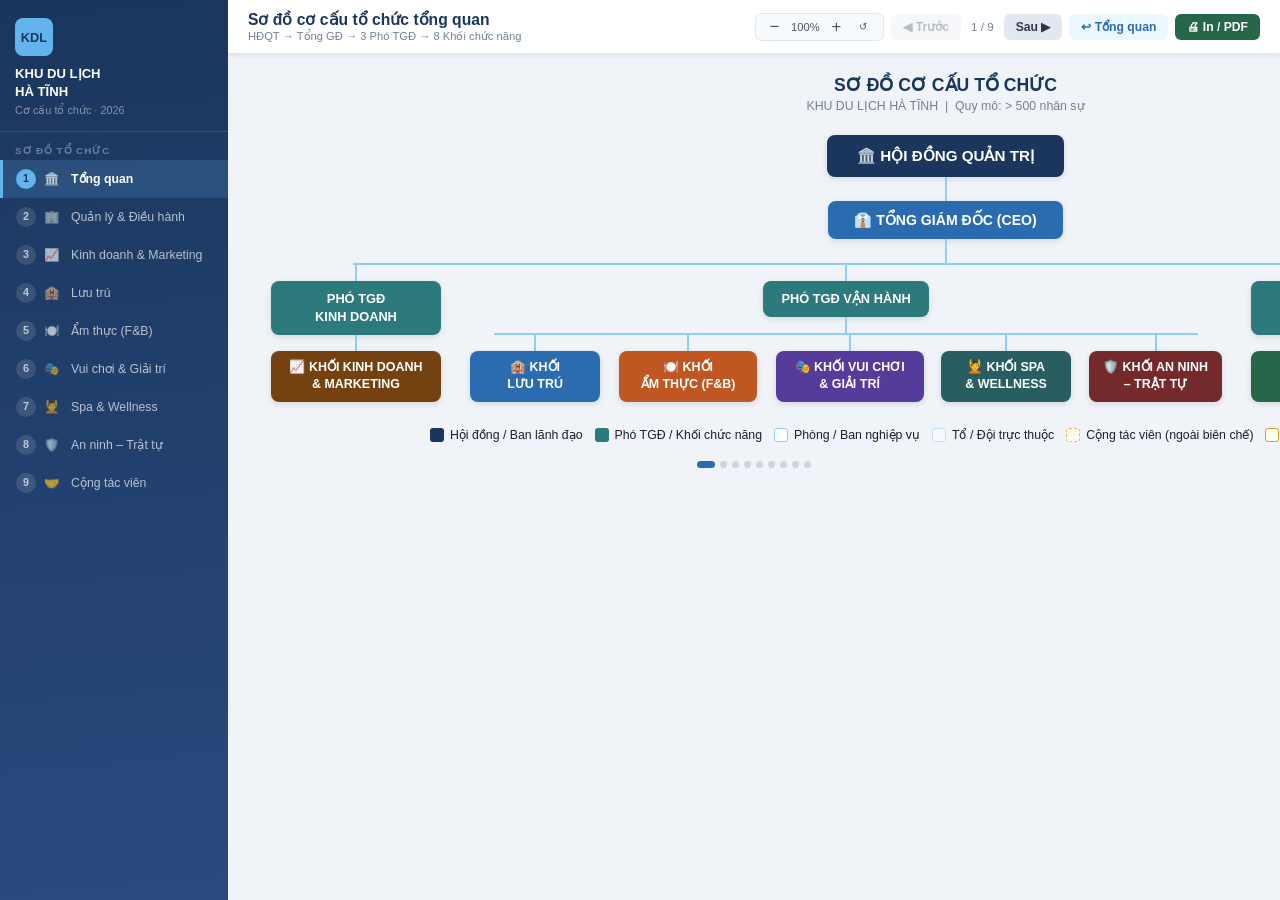
==== charts_html/index.html @ dd4abdee "first" ====
<!DOCTYPE html>
<html lang="vi">
<head>
  <meta charset="UTF-8"/>
  <title>Cơ Cấu Tổ Chức – KDL Hà Tĩnh</title>
  <style>
    /* ── RESET ── */
    *{box-sizing:border-box;margin:0;padding:0}
    body{font-family:'Segoe UI',Tahoma,Geneva,Verdana,sans-serif;display:flex;height:100vh;background:#f0f4f8;color:#1a202c;overflow:hidden}

    /* ══════════════════════════════════════════
       SIDEBAR
    ══════════════════════════════════════════ */
    .sidebar{width:228px;min-width:228px;background:linear-gradient(175deg,#1a365d 0%,#2a4a7f 100%);color:#fff;display:flex;flex-direction:column;overflow-y:auto}
    .brand{padding:18px 15px 14px;border-bottom:1px solid rgba(255,255,255,.12)}
    .brand-logo{width:38px;height:38px;background:#63b3ed;border-radius:8px;font-weight:900;font-size:.8rem;display:flex;align-items:center;justify-content:center;color:#1a365d;margin-bottom:9px}
    .brand-name{font-size:.82rem;font-weight:700;line-height:1.4}
    .brand-sub{font-size:.68rem;color:rgba(255,255,255,.45);margin-top:2px}
    .nav-label{font-size:.62rem;font-weight:700;letter-spacing:.09em;color:rgba(255,255,255,.35);padding:13px 15px 4px;text-transform:uppercase}
    .nav-item{display:flex;align-items:center;gap:8px;padding:9px 13px;cursor:pointer;font-size:.77rem;color:rgba(255,255,255,.68);border-left:3px solid transparent;transition:all .14s;line-height:1.3}
    .nav-item:hover{background:rgba(255,255,255,.07);color:#fff}
    .nav-item.active{background:rgba(99,179,237,.18);border-left-color:#63b3ed;color:#fff;font-weight:600}
    .nav-num{min-width:20px;height:20px;background:rgba(255,255,255,.12);border-radius:50%;font-size:.67rem;font-weight:700;display:flex;align-items:center;justify-content:center;flex-shrink:0}
    .nav-item.active .nav-num{background:#63b3ed;color:#1a365d}

    /* ══════════════════════════════════════════
       MAIN LAYOUT
    ══════════════════════════════════════════ */
    .main{flex:1;display:flex;flex-direction:column;overflow:hidden;min-width:0}
    .topbar{background:#fff;padding:10px 20px;display:flex;align-items:center;justify-content:space-between;gap:16px;box-shadow:0 2px 6px rgba(0,0,0,.09);flex-shrink:0}
    .topbar-info{min-width:0}
    .topbar-title{font-size:.98rem;font-weight:700;color:#1a365d;white-space:nowrap;overflow:hidden;text-overflow:ellipsis}
    .topbar-sub{font-size:.7rem;color:#718096;margin-top:1px}
    .topbar-ctrl{display:flex;align-items:center;gap:7px;flex-shrink:0}
    .btn{padding:6px 12px;border:none;border-radius:6px;cursor:pointer;font-size:.76rem;font-weight:600;transition:background .13s}
    .btn:disabled{opacity:.32;cursor:not-allowed}
    .btn-nav{background:#e2e8f0;color:#2d3748}
    .btn-nav:not(:disabled):hover{background:#cbd5e0}
    .btn-print{background:#276749;color:#fff}
    .btn-print:hover{background:#22543d}
    .btn-home{background:#ebf8ff;color:#2b6cb0}
    .btn-home:hover{background:#bee3f8}
    .zoom-group{display:flex;align-items:center;gap:3px;background:#f7fafc;border:1px solid #e2e8f0;border-radius:6px;padding:2px 7px}
    .zbtn{width:22px;height:22px;background:none;border:none;cursor:pointer;font-size:1.05rem;color:#4a5568;border-radius:4px;display:flex;align-items:center;justify-content:center}
    .zbtn:hover{background:#e2e8f0}
    .zlabel{font-size:.7rem;color:#4a5568;width:34px;text-align:center}
    .counter{font-size:.73rem;color:#718096;padding:0 3px;white-space:nowrap}

    .content{flex:1;overflow:auto;padding:22px 28px 14px}
    .zoom-wrap{transform-origin:top left;transition:transform .2s;display:inline-block;min-width:100%}
    .slide{display:none}
    .slide.active{display:block}

    .dot-nav{display:flex;justify-content:center;gap:5px;padding:7px 0 2px}
    .dot{width:7px;height:7px;background:#cbd5e0;border-radius:50%;cursor:pointer;transition:all .14s}
    .dot.active{background:#2b6cb0;width:18px;border-radius:4px}

    /* ══════════════════════════════════════════
       TREE COMPONENTS  (= so_do_co_cau_to_chuc.html)
    ══════════════════════════════════════════ */
    .tree{display:flex;flex-direction:column;align-items:center;padding-bottom:8px}

    .box{border-radius:8px;padding:10px 18px;text-align:center;font-size:.82rem;font-weight:600;white-space:nowrap;box-shadow:0 2px 6px rgba(0,0,0,.12)}

    /* levels */
    .lvl-hdqt {background:#1a365d;color:#fff;font-size:.95rem;padding:12px 30px}
    .lvl-bgd  {background:#2b6cb0;color:#fff;font-size:.88rem;padding:11px 26px}
    .lvl-ptgd {background:#2c7a7b;color:#fff;font-size:.8rem;padding:9px 18px;line-height:1.4;white-space:normal;text-align:center}
    .lvl-khoi {background:#2c7a7b;color:#fff;font-size:.78rem;padding:8px 14px;line-height:1.4;white-space:normal;text-align:center}
    .lvl-phong{background:#fff;color:#2d3748;border:1.5px solid #90cdf4;font-size:.8rem;white-space:normal;line-height:1.35;text-align:center}
    .lvl-to   {background:#f7fafc;color:#4a5568;border:1px solid #bee3f8;font-weight:500;font-size:.76rem;white-space:normal;text-align:center}
    .lvl-ctv  {background:#fffaf0;color:#744210;border:1.5px dashed #f6ad55;white-space:normal;line-height:1.35;text-align:center}
    .lvl-ctv-to{background:#fff;color:#744210;border:1px dashed #f6ad55;font-weight:500;font-size:.76rem;white-space:normal;text-align:center}
    .lvl-nghe {background:#fffff0;color:#744210;border:1.5px solid #d69e2e;font-weight:700;white-space:normal;line-height:1.35;text-align:center}

    /* connectors */
    .vl{width:2px;background:#90cdf4;margin:0 auto}
    .vl-sm{height:16px}
    .vl-md{height:24px}

    /* branch layout */
    .branch-wrap{position:relative;display:flex;justify-content:center}
    .branch-inner{display:flex;align-items:flex-start;gap:0;padding-top:2px}
    .hbar{position:absolute;top:0;height:2px;background:#90cdf4}
    .bc{display:flex;flex-direction:column;align-items:center;padding:0 7px}
    .sub-list{display:flex;flex-direction:column;align-items:center;gap:4px;margin-top:4px;width:100%}

    /* badge */
    .badge{display:inline-block;font-size:.62rem;background:#fed7aa;color:#7b341e;border-radius:4px;padding:1px 5px;margin-left:4px;vertical-align:middle}

    /* legend */
    .legend{display:flex;flex-wrap:wrap;gap:12px;justify-content:center;margin-top:26px;font-size:.77rem;padding-bottom:4px}
    .legend-item{display:flex;align-items:center;gap:6px}
    .ld{width:14px;height:14px;border-radius:3px;flex-shrink:0}

    /* slide title (inside chart) */
    .slide-head{text-align:center;margin-bottom:22px}
    .slide-head h2{font-size:1.1rem;font-weight:700;color:#1a365d}
    .slide-head p{font-size:.77rem;color:#718096;margin-top:3px}

    /* ══ CLICK PANEL ══════════════════════════════════════════════════════ */
    .lvl-to[onclick],.lvl-ctv-to[onclick]{cursor:pointer;transition:background .15s,transform .12s,box-shadow .15s}
    .lvl-to[onclick]:hover{background:#dbeafe!important;transform:translateY(-2px);box-shadow:0 4px 10px rgba(43,108,176,.18)}
    .lvl-ctv-to[onclick]:hover{background:#fef3c7!important;transform:translateY(-2px);box-shadow:0 4px 10px rgba(246,173,85,.2)}

    #detail-panel{position:fixed;top:0;right:-370px;width:340px;height:100vh;background:#fff;box-shadow:-4px 0 24px rgba(0,0,0,.18);z-index:9999;display:flex;flex-direction:column;transition:right .28s cubic-bezier(.4,0,.2,1);overflow:hidden}
    #detail-panel.open{right:0}
    #dp-header{padding:16px 16px 12px;color:#fff;position:relative;flex-shrink:0}
    #dp-close{position:absolute;top:10px;right:12px;background:rgba(255,255,255,.22);border:none;color:#fff;width:26px;height:26px;border-radius:50%;font-size:1.1rem;cursor:pointer;display:flex;align-items:center;justify-content:center;line-height:1}
    #dp-close:hover{background:rgba(255,255,255,.4)}
    #dp-name{font-size:.95rem;font-weight:700;line-height:1.35;padding-right:30px}
    #dp-parent{font-size:.7rem;opacity:.8;margin-top:3px}
    #dp-body{flex:1;overflow-y:auto;padding:14px 16px 20px}
    .dp-section{margin-bottom:14px}
    .dp-label{font-size:.62rem;font-weight:700;letter-spacing:.08em;text-transform:uppercase;color:#718096;margin-bottom:6px}
    .dp-leader{display:flex;align-items:center;gap:10px;background:#f7fafc;border-radius:8px;padding:10px 12px}
    .dp-avatar{width:34px;height:34px;border-radius:50%;display:flex;align-items:center;justify-content:center;font-size:1.1rem;flex-shrink:0}
    .dp-leader-info{min-width:0}
    .dp-leader-title{font-size:.78rem;font-weight:700;color:#2d3748}
    .dp-leader-count{font-size:.68rem;color:#718096;margin-top:1px}
    .dp-shift{display:inline-flex;align-items:center;gap:6px;background:#ebf8ff;color:#2b6cb0;border-radius:6px;padding:6px 12px;font-size:.76rem;font-weight:600}
    .dp-shift-time{font-size:.68rem;color:#4a5568;margin-top:4px}
    .dp-role-row{display:flex;justify-content:space-between;align-items:center;padding:5px 0;border-bottom:1px solid #f0f4f8;font-size:.76rem;color:#4a5568}
    .dp-role-row:last-child{border-bottom:none}
    .dp-count{background:#e2e8f0;color:#2d3748;border-radius:10px;padding:1px 8px;font-size:.68rem;font-weight:700}
    .dp-total{background:#1a365d;color:#fff;border-radius:8px;padding:10px 14px;display:flex;justify-content:space-between;align-items:center}
    .dp-total-label{font-size:.78rem;font-weight:600}
    .dp-total-num{font-size:1.3rem;font-weight:800}
    #dp-overlay{display:none;position:fixed;inset:0;z-index:9998;background:rgba(0,0,0,.25)}
    #dp-overlay.open{display:block}

    @media print{
      .sidebar,.topbar,.dot-nav{display:none!important}
      body{display:block;height:auto;overflow:visible}
      .main{display:block}
      .content{padding:12px;overflow:visible}
      .zoom-wrap{transform:none!important;display:block}
      .slide{display:block!important;page-break-after:always}
    }
  </style>
</head>
<body>

<!-- ══ DETAIL PANEL ═══════════════════════════════════════════════════ -->
<div id="dp-overlay" onclick="closePanel()"></div>
<div id="detail-panel">
  <div id="dp-header">
    <button id="dp-close" onclick="closePanel()">✕</button>
    <div id="dp-name"></div>
    <div id="dp-parent"></div>
  </div>
  <div id="dp-body">
    <div class="dp-section" id="dp-sec-leader">
      <div class="dp-label">Người đứng đầu</div>
      <div class="dp-leader">
        <div class="dp-avatar" id="dp-avatar">👤</div>
        <div class="dp-leader-info">
          <div class="dp-leader-title" id="dp-leader-title"></div>
          <div class="dp-leader-count" id="dp-deputy"></div>
        </div>
      </div>
    </div>
    <div class="dp-section">
      <div class="dp-label">Ca làm việc</div>
      <div class="dp-shift" id="dp-shift-badge"></div>
      <div class="dp-shift-time" id="dp-shift-time"></div>
    </div>
    <div class="dp-section" id="dp-sec-roles">
      <div class="dp-label">Cơ cấu nhân sự</div>
      <div id="dp-roles"></div>
    </div>
    <div class="dp-total">
      <span class="dp-total-label">Tổng quân số</span>
      <span class="dp-total-num" id="dp-total"></span>
    </div>
    <div class="dp-section" id="dp-note-wrap" style="margin-top:12px;display:none">
      <div class="dp-label">Ghi chú</div>
      <div id="dp-note" style="font-size:.74rem;color:#718096;line-height:1.55"></div>
    </div>
  </div>
</div>

<!-- ══ SIDEBAR ══════════════════════════════════════════════════════════ -->
<nav class="sidebar">
  <div class="brand">
    <div class="brand-logo">KDL</div>
    <div class="brand-name">KHU DU LỊCH<br/>HÀ TĨNH</div>
    <div class="brand-sub">Cơ cấu tổ chức · 2026</div>
  </div>
  <div class="nav-label">Sơ đồ tổ chức</div>
  <div id="nav-list"></div>
</nav>

<!-- ══ MAIN ═════════════════════════════════════════════════════════════ -->
<div class="main">

  <div class="topbar">
    <div class="topbar-info">
      <div id="slide-title" class="topbar-title"></div>
      <div id="slide-sub"   class="topbar-sub"></div>
    </div>
    <div class="topbar-ctrl">
      <div class="zoom-group">
        <button class="zbtn" onclick="dz(-0.15)">−</button>
        <span class="zlabel" id="zlabel">100%</span>
        <button class="zbtn" onclick="dz(+0.15)">+</button>
        <button class="zbtn" onclick="rz()" style="font-size:.6rem;width:26px">↺</button>
      </div>
      <button class="btn btn-nav"   id="btn-prev" onclick="nav(-1)">◀ Trước</button>
      <span   class="counter"       id="counter">1 / 9</span>
      <button class="btn btn-nav"   id="btn-next" onclick="nav(+1)">Sau ▶</button>
      <button class="btn btn-home"  onclick="goTo(0)">↩ Tổng quan</button>
      <button class="btn btn-print" onclick="window.print()">🖨 In / PDF</button>
    </div>
  </div>

  <div class="content">
    <div class="zoom-wrap" id="zwrap">

      <!-- ══════════════════════════════════════════
           SLIDE 0 – TỔNG QUAN
      ══════════════════════════════════════════ -->
      <div id="slide-0" class="slide active">
        <div class="slide-head">
          <h2>SƠ ĐỒ CƠ CẤU TỔ CHỨC</h2>
          <p>KHU DU LỊCH HÀ TĨNH &nbsp;|&nbsp; Quy mô: &gt; 500 nhân sự</p>
        </div>
        <div class="tree">

          <div class="box lvl-hdqt">🏛️ HỘI ĐỒNG QUẢN TRỊ</div>
          <div class="vl vl-md"></div>
          <div class="box lvl-bgd">👔 TỔNG GIÁM ĐỐC (CEO)</div>
          <div class="vl vl-md"></div>

          <!-- 4 cột cấp Phó TGĐ -->
          <div class="branch-wrap">
            <div class="hbar" style="left:7%;right:7%"></div>
            <div class="branch-inner">

              <!-- PTGD1 -->
              <div class="bc" style="min-width:200px">
                <div class="vl vl-sm"></div>
                <div class="box lvl-ptgd" style="min-width:170px">PHÓ TGĐ<br/>KINH DOANH</div>
                <div class="vl vl-sm"></div>
                <div class="box lvl-khoi" style="background:#744210;min-width:170px">📈 KHỐI KINH DOANH<br/>&amp; MARKETING</div>
              </div>

              <!-- PTGD2 + 5 khối vận hành -->
              <div class="bc" style="min-width:770px">
                <div class="vl vl-sm"></div>
                <div class="box lvl-ptgd">PHÓ TGĐ VẬN HÀNH</div>
                <div class="vl vl-sm"></div>
                <div class="branch-wrap" style="width:100%">
                  <div class="hbar" style="left:4%;right:4%"></div>
                  <div class="branch-inner">
                    <div class="bc" style="min-width:148px"><div class="vl vl-sm"></div><div class="box lvl-khoi" style="background:#2b6cb0;min-width:130px">🏨 KHỐI<br/>LƯU TRÚ</div></div>
                    <div class="bc" style="min-width:158px"><div class="vl vl-sm"></div><div class="box lvl-khoi" style="background:#c05621;min-width:138px">🍽️ KHỐI<br/>ẨM THỰC (F&amp;B)</div></div>
                    <div class="bc" style="min-width:165px"><div class="vl vl-sm"></div><div class="box lvl-khoi" style="background:#553c9a;min-width:148px">🎭 KHỐI VUI CHƠI<br/>&amp; GIẢI TRÍ</div></div>
                    <div class="bc" style="min-width:148px"><div class="vl vl-sm"></div><div class="box lvl-khoi" style="background:#285e61;min-width:130px">💆 KHỐI SPA<br/>&amp; WELLNESS</div></div>
                    <div class="bc" style="min-width:151px"><div class="vl vl-sm"></div><div class="box lvl-khoi" style="background:#742a2a;min-width:133px">🛡️ KHỐI AN NINH<br/>– TRẬT TỰ</div></div>
                  </div>
                </div>
              </div>

              <!-- PTGD3 -->
              <div class="bc" style="min-width:210px">
                <div class="vl vl-sm"></div>
                <div class="box lvl-ptgd" style="min-width:180px">PHÓ TGĐ NHÂN SỰ<br/>&amp; HỖ TRỢ</div>
                <div class="vl vl-sm"></div>
                <div class="box lvl-khoi" style="background:#276749;min-width:180px">🏢 KHỐI QUẢN LÝ<br/>&amp; ĐIỀU HÀNH</div>
              </div>

              <!-- CTV -->
              <div class="bc" style="min-width:185px">
                <div class="vl vl-sm"></div>
                <div class="box lvl-ctv" style="font-weight:700;min-width:158px">🤝 KHỐI<br/>CỘNG TÁC VIÊN<span class="badge">CTV</span></div>
              </div>

            </div>
          </div>

          <!-- LEGEND -->
          <div class="legend">
            <div class="legend-item"><div class="ld" style="background:#1a365d"></div><span>Hội đồng / Ban lãnh đạo</span></div>
            <div class="legend-item"><div class="ld" style="background:#2c7a7b"></div><span>Phó TGĐ / Khối chức năng</span></div>
            <div class="legend-item"><div class="ld" style="background:#fff;border:1.5px solid #90cdf4"></div><span>Phòng / Ban nghiệp vụ</span></div>
            <div class="legend-item"><div class="ld" style="background:#f7fafc;border:1px solid #bee3f8"></div><span>Tổ / Đội trực thuộc</span></div>
            <div class="legend-item"><div class="ld" style="background:#fffaf0;border:1.5px dashed #f6ad55"></div><span>Cộng tác viên (ngoài biên chế)</span></div>
            <div class="legend-item"><div class="ld" style="background:#fffff0;border:1.5px solid #d69e2e"></div><span><span class="badge">Đặc thù HT</span> Nghệ thuật Hà Tĩnh</span></div>
          </div>
        </div>
      </div><!-- /slide-0 -->

      <!-- ══════════════════════════════════════════
           SLIDE 1 – KHỐI QUẢN LÝ & ĐIỀU HÀNH
      ══════════════════════════════════════════ -->
      <div id="slide-1" class="slide">
        <div class="slide-head"><h2>🏢 KHỐI QUẢN LÝ &amp; ĐIỀU HÀNH</h2><p>Phó TGĐ Nhân sự &amp; Hỗ trợ phụ trách</p></div>
        <div class="tree">
          <div class="box lvl-khoi" style="background:#276749;font-size:.9rem;padding:11px 28px">🏢 KHỐI QUẢN LÝ &amp; ĐIỀU HÀNH</div>
          <div class="vl vl-md"></div>
          <div class="branch-wrap">
            <div class="hbar" style="left:11%;right:11%"></div>
            <div class="branch-inner">

              <div class="bc" style="min-width:195px">
                <div class="vl vl-sm"></div>
                <div class="box lvl-phong" style="min-width:172px">P. Hành chính – Nhân sự</div>
                <div class="vl vl-sm"></div>
                <div class="sub-list">
                  <div class="box lvl-to" style="width:172px" onclick="showTo('ql-tuyen-dung')">Tổ Tuyển dụng</div>
                  <div class="box lvl-to" style="width:172px" onclick="showTo('ql-luong-bhxh')">Tổ Lương – BHXH – Phúc lợi</div>
                  <div class="box lvl-to" style="width:172px" onclick="showTo('ql-dao-tao')">Tổ Đào tạo &amp; Phát triển NS</div>
                  <div class="box lvl-to" style="width:172px" onclick="showTo('ql-hanh-chinh')">Tổ Hành chính – Văn thư</div>
                </div>
              </div>

              <div class="bc" style="min-width:195px">
                <div class="vl vl-sm"></div>
                <div class="box lvl-phong" style="min-width:172px">P. Tài chính – Kế toán</div>
                <div class="vl vl-sm"></div>
                <div class="sub-list">
                  <div class="box lvl-to" style="width:172px" onclick="showTo('ql-ke-toan-th')">Tổ Kế toán tổng hợp</div>
                  <div class="box lvl-to" style="width:172px" onclick="showTo('ql-ke-toan-cp')">Tổ Kế toán chi phí – Thu chi</div>
                  <div class="box lvl-to" style="width:172px" onclick="showTo('ql-ngan-quy')">Tổ Ngân quỹ &amp; Thanh toán</div>
                </div>
              </div>

              <div class="bc" style="min-width:195px">
                <div class="vl vl-sm"></div>
                <div class="box lvl-phong" style="min-width:172px">P. Pháp chế – Tuân thủ</div>
                <div class="vl vl-sm"></div>
                <div class="sub-list">
                  <div class="box lvl-to" style="width:172px" onclick="showTo('ql-phap-che')">Chuyên viên Pháp chế</div>
                  <div class="box lvl-to" style="width:172px" onclick="showTo('ql-kiem-soat')">Chuyên viên Kiểm soát nội bộ</div>
                </div>
              </div>

              <div class="bc" style="min-width:195px">
                <div class="vl vl-sm"></div>
                <div class="box lvl-phong" style="min-width:172px">P. Công nghệ thông tin</div>
                <div class="vl vl-sm"></div>
                <div class="sub-list">
                  <div class="box lvl-to" style="width:172px" onclick="showTo('ql-ha-tang')">Tổ Hạ tầng &amp; Hệ thống</div>
                  <div class="box lvl-to" style="width:172px" onclick="showTo('ql-phan-mem')">Tổ Phần mềm &amp; Dữ liệu (PMS/ERP)</div>
                </div>
              </div>

            </div>
          </div>
        </div>
      </div><!-- /slide-1 -->

      <!-- ══════════════════════════════════════════
           SLIDE 2 – KHỐI KINH DOANH & MARKETING
      ══════════════════════════════════════════ -->
      <div id="slide-2" class="slide">
        <div class="slide-head"><h2>📈 KHỐI KINH DOANH &amp; MARKETING</h2><p>Phó TGĐ Kinh doanh phụ trách</p></div>
        <div class="tree">
          <div class="box lvl-khoi" style="background:#744210;font-size:.9rem;padding:11px 28px">📈 KHỐI KINH DOANH &amp; MARKETING</div>
          <div class="vl vl-md"></div>
          <div class="branch-wrap">
            <div class="hbar" style="left:11%;right:11%"></div>
            <div class="branch-inner">

              <div class="bc" style="min-width:200px">
                <div class="vl vl-sm"></div>
                <div class="box lvl-phong" style="min-width:178px">P. Kinh doanh – Bán hàng</div>
                <div class="vl vl-sm"></div>
                <div class="sub-list">
                  <div class="box lvl-to" style="width:178px" onclick="showTo('kd-noi-dia')">Tổ Kinh doanh nội địa</div>
                  <div class="box lvl-to" style="width:178px" onclick="showTo('kd-quoc-te')">Tổ Kinh doanh quốc tế &amp; MICE</div>
                  <div class="box lvl-to" style="width:178px" onclick="showTo('kd-doi-tac')">Tổ Đối tác – OTA – Đại lý</div>
                </div>
              </div>

              <div class="bc" style="min-width:205px">
                <div class="vl vl-sm"></div>
                <div class="box lvl-phong" style="min-width:182px">P. Marketing &amp; Truyền thông</div>
                <div class="vl vl-sm"></div>
                <div class="sub-list">
                  <div class="box lvl-to" style="width:182px" onclick="showTo('kd-noi-dung')">Tổ Nội dung &amp; Mạng xã hội</div>
                  <div class="box lvl-to" style="width:182px" onclick="showTo('kd-thiet-ke')">Tổ Thiết kế – Truyền thông</div>
                  <div class="box lvl-to" style="width:182px" onclick="showTo('kd-pr-sk')">Tổ PR &amp; Sự kiện quảng bá</div>
                </div>
              </div>

              <div class="bc" style="min-width:200px">
                <div class="vl vl-sm"></div>
                <div class="box lvl-phong" style="min-width:178px">P. Quan hệ khách hàng (CRM)</div>
                <div class="vl vl-sm"></div>
                <div class="sub-list">
                  <div class="box lvl-to" style="width:178px" onclick="showTo('kd-cham-soc')">Tổ Chăm sóc khách hàng</div>
                  <div class="box lvl-to" style="width:178px" onclick="showTo('kd-loyalty')">Tổ Khách hàng thân thiết (Loyalty)</div>
                </div>
              </div>

              <div class="bc" style="min-width:205px">
                <div class="vl vl-sm"></div>
                <div class="box lvl-phong" style="min-width:182px">P. Đặt phòng &amp; Revenue</div>
                <div class="vl vl-sm"></div>
                <div class="sub-list">
                  <div class="box lvl-to" style="width:182px" onclick="showTo('kd-revenue')">Chuyên viên Revenue Manager</div>
                  <div class="box lvl-to" style="width:182px" onclick="showTo('kd-dat-phong')">Tổ Đặt phòng (Reservation)</div>
                </div>
              </div>

            </div>
          </div>
        </div>
      </div><!-- /slide-2 -->

      <!-- ══════════════════════════════════════════
           SLIDE 3 – KHỐI LƯU TRÚ
      ══════════════════════════════════════════ -->
      <div id="slide-3" class="slide">
        <div class="slide-head"><h2>🏨 KHỐI LƯU TRÚ</h2><p>Phó TGĐ Vận hành phụ trách</p></div>
        <div class="tree">
          <div class="box lvl-khoi" style="background:#2b6cb0;font-size:.9rem;padding:11px 28px">🏨 KHỐI LƯU TRÚ</div>
          <div class="vl vl-md"></div>
          <div class="branch-wrap">
            <div class="hbar" style="left:11%;right:11%"></div>
            <div class="branch-inner">

              <div class="bc" style="min-width:195px">
                <div class="vl vl-sm"></div>
                <div class="box lvl-phong" style="min-width:172px">Ban Lễ tân (Front Office)</div>
                <div class="vl vl-sm"></div>
                <div class="sub-list">
                  <div class="box lvl-to" style="width:172px" onclick="showTo('lt-reception')">Tổ Lễ tân chính (Reception)</div>
                  <div class="box lvl-to" style="width:172px" onclick="showTo('lt-concierge')">Tổ Concierge / Bell / Valet</div>
                  <div class="box lvl-to" style="width:172px" onclick="showTo('lt-gro')">Tổ Guest Relations (GRO)</div>
                </div>
              </div>

              <div class="bc" style="min-width:195px">
                <div class="vl vl-sm"></div>
                <div class="box lvl-phong" style="min-width:172px">Ban Buồng phòng (Housekeeping)</div>
                <div class="vl vl-sm"></div>
                <div class="sub-list">
                  <div class="box lvl-to" style="width:172px" onclick="showTo('lt-don-phong')">Tổ Dọn phòng – Tầng</div>
                  <div class="box lvl-to" style="width:172px" onclick="showTo('lt-laundry')">Tổ Giặt là – Laundry</div>
                  <div class="box lvl-to" style="width:172px" onclick="showTo('lt-kiem-phong')">Tổ Kiểm phòng – Mini-bar</div>
                </div>
              </div>

              <div class="bc" style="min-width:195px">
                <div class="vl vl-sm"></div>
                <div class="box lvl-phong" style="min-width:172px">Ban Bảo trì – Kỹ thuật</div>
                <div class="vl vl-sm"></div>
                <div class="sub-list">
                  <div class="box lvl-to" style="width:172px" onclick="showTo('lt-dien')">Tổ Điện – Điều hòa – Nước</div>
                  <div class="box lvl-to" style="width:172px" onclick="showTo('lt-co-khi')">Tổ Cơ khí – Xây dựng nhỏ</div>
                  <div class="box lvl-to" style="width:172px" onclick="showTo('lt-pccc')">Tổ Hệ thống PCCC</div>
                </div>
              </div>

              <div class="bc" style="min-width:195px">
                <div class="vl vl-sm"></div>
                <div class="box lvl-phong" style="min-width:172px">Ban Cảnh quan – Môi trường</div>
                <div class="vl vl-sm"></div>
                <div class="sub-list">
                  <div class="box lvl-to" style="width:172px" onclick="showTo('lt-cay-xanh')">Tổ Cây xanh – Vườn hoa</div>
                  <div class="box lvl-to" style="width:172px" onclick="showTo('lt-ve-sinh')">Tổ Vệ sinh môi trường</div>
                </div>
              </div>

            </div>
          </div>
        </div>
      </div><!-- /slide-3 -->

      <!-- ══════════════════════════════════════════
           SLIDE 4 – KHỐI ẨM THỰC (F&B)
      ══════════════════════════════════════════ -->
      <div id="slide-4" class="slide">
        <div class="slide-head"><h2>🍽️ KHỐI ẨM THỰC (F&amp;B)</h2><p>Phó TGĐ Vận hành phụ trách</p></div>
        <div class="tree">
          <div class="box lvl-khoi" style="background:#c05621;font-size:.9rem;padding:11px 28px">🍽️ KHỐI ẨM THỰC (F&amp;B)</div>
          <div class="vl vl-md"></div>
          <div class="branch-wrap">
            <div class="hbar" style="left:8%;right:8%"></div>
            <div class="branch-inner">

              <div class="bc" style="min-width:185px">
                <div class="vl vl-sm"></div>
                <div class="box lvl-phong" style="min-width:165px">Nhà hàng chính (All-Day)</div>
                <div class="vl vl-sm"></div>
                <div class="sub-list">
                  <div class="box lvl-to" style="width:165px" onclick="showTo('fb-phuc-vu-ban')">Tổ Phục vụ bàn (Waitstaff)</div>
                  <div class="box lvl-to" style="width:165px" onclick="showTo('fb-thu-ngan')">Tổ Thu ngân – Order</div>
                </div>
              </div>

              <div class="bc" style="min-width:190px">
                <div class="vl vl-sm"></div>
                <div class="box lvl-phong" style="min-width:168px">Nhà hàng đặc sản Hà Tĩnh</div>
                <div class="vl vl-sm"></div>
                <div class="sub-list">
                  <div class="box lvl-to" style="width:168px" onclick="showTo('fb-bep-dac-san')">Bếp đặc sản Hà Tĩnh</div>
                  <div class="box lvl-to" style="width:168px" onclick="showTo('fb-trinh-bay')">Tổ Trình bày &amp; Giới thiệu món</div>
                </div>
              </div>

              <div class="bc" style="min-width:180px">
                <div class="vl vl-sm"></div>
                <div class="box lvl-phong" style="min-width:160px">Bar – Café – Rooftop</div>
                <div class="vl vl-sm"></div>
                <div class="sub-list">
                  <div class="box lvl-to" style="width:160px" onclick="showTo('fb-bartender')">Bartender – Barista</div>
                  <div class="box lvl-to" style="width:160px" onclick="showTo('fb-bar-lounge')">Phục vụ Bar – Lounge</div>
                </div>
              </div>

              <div class="bc" style="min-width:195px">
                <div class="vl vl-sm"></div>
                <div class="box lvl-phong" style="min-width:172px">Bếp trung tâm &amp; Pastry</div>
                <div class="vl vl-sm"></div>
                <div class="sub-list">
                  <div class="box lvl-to" style="width:172px" onclick="showTo('fb-bep-nong')">Tổ Bếp nóng (Hot Kitchen)</div>
                  <div class="box lvl-to" style="width:172px" onclick="showTo('fb-bep-nguoi')">Tổ Bếp nguội (Cold Kitchen)</div>
                  <div class="box lvl-to" style="width:172px" onclick="showTo('fb-pastry')">Tổ Bánh – Pastry &amp; Bakery</div>
                  <div class="box lvl-to" style="width:172px" onclick="showTo('fb-kho')">Tổ Kho nguyên liệu</div>
                </div>
              </div>

              <div class="bc" style="min-width:185px">
                <div class="vl vl-sm"></div>
                <div class="box lvl-phong" style="min-width:165px">Tổ Tiệc &amp; Banquet</div>
                <div class="vl vl-sm"></div>
                <div class="sub-list">
                  <div class="box lvl-to" style="width:165px" onclick="showTo('fb-setup-tiec')">Tổ Setup tiệc – Décor bàn</div>
                  <div class="box lvl-to" style="width:165px" onclick="showTo('fb-banquet')">Tổ Phục vụ sự kiện – Banquet</div>
                </div>
              </div>

            </div>
          </div>
        </div>
      </div><!-- /slide-4 -->

      <!-- ══════════════════════════════════════════
           SLIDE 5 – KHỐI VUI CHƠI & GIẢI TRÍ
      ══════════════════════════════════════════ -->
      <div id="slide-5" class="slide">
        <div class="slide-head"><h2>🎭 KHỐI VUI CHƠI &amp; GIẢI TRÍ</h2><p>Phó TGĐ Vận hành phụ trách &nbsp;|&nbsp; <span style="color:#b7791f">★ Đặc thù văn hóa Hà Tĩnh</span></p></div>
        <div class="tree">
          <div class="box lvl-khoi" style="background:#553c9a;font-size:.9rem;padding:11px 28px">🎭 KHỐI VUI CHƠI &amp; GIẢI TRÍ</div>
          <div class="vl vl-md"></div>
          <div class="branch-wrap">
            <div class="hbar" style="left:11%;right:11%"></div>
            <div class="branch-inner">

              <div class="bc" style="min-width:200px">
                <div class="vl vl-sm"></div>
                <div class="box lvl-phong" style="min-width:178px">Trung tâm Thể thao – Outdoor</div>
                <div class="vl vl-sm"></div>
                <div class="sub-list">
                  <div class="box lvl-to" style="width:178px" onclick="showTo('vg-tt-nuoc')">Tổ Thể thao dưới nước</div>
                  <div class="box lvl-to" style="width:178px" onclick="showTo('vg-tt-bo')">Tổ Thể thao trên bờ</div>
                  <div class="box lvl-to" style="width:178px" onclick="showTo('vg-hlv')">Tổ HLV – Hướng dẫn thể thao</div>
                </div>
              </div>

              <div class="bc" style="min-width:195px">
                <div class="vl vl-sm"></div>
                <div class="box lvl-phong" style="min-width:172px">Khu Vui chơi – Công viên</div>
                <div class="vl vl-sm"></div>
                <div class="sub-list">
                  <div class="box lvl-to" style="width:172px" onclick="showTo('vg-tro-choi')">Tổ Vận hành trò chơi – Khu trẻ em</div>
                  <div class="box lvl-to" style="width:172px" onclick="showTo('vg-an-toan')">Tổ An toàn khu vui chơi</div>
                </div>
              </div>

              <div class="bc" style="min-width:195px">
                <div class="vl vl-sm"></div>
                <div class="box lvl-phong" style="min-width:172px">Tổ chức Sự kiện &amp; MICE</div>
                <div class="vl vl-sm"></div>
                <div class="sub-list">
                  <div class="box lvl-to" style="width:172px" onclick="showTo('vg-ke-hoach')">Tổ Kế hoạch &amp; Điều phối sự kiện</div>
                  <div class="box lvl-to" style="width:172px" onclick="showTo('vg-am-thanh')">Tổ Âm thanh – Ánh sáng – Sân khấu</div>
                  <div class="box lvl-to" style="width:172px" onclick="showTo('vg-le-tan-sk')">Tổ Lễ tân sự kiện – MC</div>
                </div>
              </div>

              <!-- Đặc thù HT -->
              <div class="bc" style="min-width:205px">
                <div class="vl vl-sm"></div>
                <div class="box lvl-nghe" style="min-width:182px">🎵 Đội Nghệ thuật Dân gian<span class="badge">Đặc thù HT</span></div>
                <div class="vl vl-sm"></div>
                <div class="sub-list">
                  <div class="box lvl-to" style="width:182px;border-color:#d69e2e" onclick="showTo('vg-hat-vi-dam')">Hát Ví Dặm Nghệ Tĩnh (UNESCO)</div>
                  <div class="box lvl-to" style="width:182px;border-color:#d69e2e" onclick="showTo('vg-mua-dan-gian')">Múa dân gian – Nhạc cụ truyền thống</div>
                  <div class="box lvl-to" style="width:182px;border-color:#d69e2e" onclick="showTo('vg-bieu-dien')">Biểu diễn lễ hội – Tái hiện văn hóa</div>
                  <div class="box lvl-to" style="width:182px;border-color:#d69e2e" onclick="showTo('vg-phuc-trang')">Tổ Phục trang – Đạo cụ dân gian</div>
                </div>
              </div>

            </div>
          </div>
        </div>
      </div><!-- /slide-5 -->

      <!-- ══════════════════════════════════════════
           SLIDE 6 – KHỐI SPA & WELLNESS
      ══════════════════════════════════════════ -->
      <div id="slide-6" class="slide">
        <div class="slide-head"><h2>💆 KHỐI SPA &amp; WELLNESS</h2><p>Phó TGĐ Vận hành phụ trách</p></div>
        <div class="tree">
          <div class="box lvl-khoi" style="background:#285e61;font-size:.9rem;padding:11px 28px">💆 KHỐI SPA &amp; WELLNESS</div>
          <div class="vl vl-md"></div>
          <div class="branch-wrap">
            <div class="hbar" style="left:11%;right:11%"></div>
            <div class="branch-inner">

              <div class="bc" style="min-width:200px">
                <div class="vl vl-sm"></div>
                <div class="box lvl-phong" style="min-width:178px;border-color:#81e6d9">Spa – Massage – Trị liệu</div>
                <div class="vl vl-sm"></div>
                <div class="sub-list">
                  <div class="box lvl-to" style="width:178px;border-color:#9ae6b4" onclick="showTo('sw-massage')">Tổ Massage trị liệu – Thư giãn</div>
                  <div class="box lvl-to" style="width:178px;border-color:#9ae6b4" onclick="showTo('sw-cham-soc-da')">Tổ Chăm sóc da – Beauty</div>
                  <div class="box lvl-to" style="width:178px;border-color:#9ae6b4" onclick="showTo('sw-xong-hoi')">Tổ Xông hơi – Tắm thảo dược</div>
                  <div class="box lvl-to" style="width:178px;border-color:#9ae6b4" onclick="showTo('sw-le-tan-spa')">Tổ Lễ tân &amp; Tư vấn Spa</div>
                </div>
              </div>

              <div class="bc" style="min-width:195px">
                <div class="vl vl-sm"></div>
                <div class="box lvl-phong" style="min-width:172px;border-color:#81e6d9">Gym – Yoga – Fitness</div>
                <div class="vl vl-sm"></div>
                <div class="sub-list">
                  <div class="box lvl-to" style="width:172px;border-color:#9ae6b4" onclick="showTo('sw-hlv-gym')">Huấn luyện viên PT – Gym</div>
                  <div class="box lvl-to" style="width:172px;border-color:#9ae6b4" onclick="showTo('sw-yoga')">Giáo viên Yoga – Thiền</div>
                  <div class="box lvl-to" style="width:172px;border-color:#9ae6b4" onclick="showTo('sw-van-hanh-gym')">Tổ Vận hành thiết bị phòng tập</div>
                </div>
              </div>

              <div class="bc" style="min-width:195px">
                <div class="vl vl-sm"></div>
                <div class="box lvl-phong" style="min-width:172px;border-color:#81e6d9">Hồ bơi – Bãi biển</div>
                <div class="vl vl-sm"></div>
                <div class="sub-list">
                  <div class="box lvl-to" style="width:172px;border-color:#9ae6b4" onclick="showTo('sw-cuu-ho')">Tổ Cứu hộ – An toàn hồ bơi</div>
                  <div class="box lvl-to" style="width:172px;border-color:#9ae6b4" onclick="showTo('sw-beach')">Tổ Phục vụ bãi biển (Beach service)</div>
                  <div class="box lvl-to" style="width:172px;border-color:#9ae6b4" onclick="showTo('sw-ve-sinh-ho')">Tổ Vệ sinh – Bảo trì hồ</div>
                </div>
              </div>

              <div class="bc" style="min-width:195px">
                <div class="vl vl-sm"></div>
                <div class="box lvl-phong" style="min-width:172px;border-color:#81e6d9">Dịch vụ Chăm sóc sức khỏe</div>
                <div class="vl vl-sm"></div>
                <div class="sub-list">
                  <div class="box lvl-to" style="width:172px;border-color:#9ae6b4" onclick="showTo('sw-y-ta')">Y tá – Chuyên viên sơ cứu</div>
                  <div class="box lvl-to" style="width:172px;border-color:#9ae6b4" onclick="showTo('sw-dinh-duong')">Tư vấn dinh dưỡng &amp; sức khỏe</div>
                </div>
              </div>

            </div>
          </div>
        </div>
      </div><!-- /slide-6 -->

      <!-- ══════════════════════════════════════════
           SLIDE 7 – KHỐI AN NINH
      ══════════════════════════════════════════ -->
      <div id="slide-7" class="slide">
        <div class="slide-head"><h2>🛡️ KHỐI AN NINH – TRẬT TỰ</h2><p>Phó TGĐ Vận hành phụ trách</p></div>
        <div class="tree">
          <div class="box lvl-khoi" style="background:#742a2a;font-size:.9rem;padding:11px 28px">🛡️ KHỐI AN NINH – TRẬT TỰ</div>
          <div class="vl vl-md"></div>
          <div class="branch-wrap">
            <div class="hbar" style="left:11%;right:11%"></div>
            <div class="branch-inner">

              <div class="bc" style="min-width:200px">
                <div class="vl vl-sm"></div>
                <div class="box lvl-phong" style="min-width:178px;border-color:#feb2b2">Đội Bảo vệ – An ninh 24/7</div>
                <div class="vl vl-sm"></div>
                <div class="sub-list">
                  <div class="box lvl-to" style="width:178px;border-color:#fed7d7" onclick="showTo('an-truc-ngay')">Ca trực ngày – Đội tuần tra</div>
                  <div class="box lvl-to" style="width:178px;border-color:#fed7d7" onclick="showTo('an-truc-dem')">Ca trực đêm – Đội ứng trực</div>
                  <div class="box lvl-to" style="width:178px;border-color:#fed7d7" onclick="showTo('an-vip')">Bảo vệ chuyên trách khu VIP</div>
                </div>
              </div>

              <div class="bc" style="min-width:205px">
                <div class="vl vl-sm"></div>
                <div class="box lvl-phong" style="min-width:182px;border-color:#feb2b2">PCCC – An toàn lao động</div>
                <div class="vl vl-sm"></div>
                <div class="sub-list">
                  <div class="box lvl-to" style="width:182px;border-color:#fed7d7" onclick="showTo('an-pccc')">Đội PCCC – Chữa cháy</div>
                  <div class="box lvl-to" style="width:182px;border-color:#fed7d7" onclick="showTo('an-hse')">Chuyên viên An toàn lao động (HSE)</div>
                  <div class="box lvl-to" style="width:182px;border-color:#fed7d7" onclick="showTo('an-kiem-tra-pccc')">Tổ kiểm tra định kỳ thiết bị PCCC</div>
                </div>
              </div>

              <div class="bc" style="min-width:200px">
                <div class="vl vl-sm"></div>
                <div class="box lvl-phong" style="min-width:178px;border-color:#feb2b2">Kiểm soát ra vào (Access Control)</div>
                <div class="vl vl-sm"></div>
                <div class="sub-list">
                  <div class="box lvl-to" style="width:178px;border-color:#fed7d7" onclick="showTo('an-cong-chinh')">Tổ Kiểm soát cổng chính – Bãi xe</div>
                  <div class="box lvl-to" style="width:178px;border-color:#fed7d7" onclick="showTo('an-the-tu')">Tổ Thẻ từ – Hệ thống khóa phòng</div>
                </div>
              </div>

              <div class="bc" style="min-width:200px">
                <div class="vl vl-sm"></div>
                <div class="box lvl-phong" style="min-width:178px;border-color:#feb2b2">Camera &amp; Hệ thống giám sát</div>
                <div class="vl vl-sm"></div>
                <div class="sub-list">
                  <div class="box lvl-to" style="width:178px;border-color:#fed7d7" onclick="showTo('an-cctv')">Tổ Vận hành phòng điều khiển (CCTV)</div>
                  <div class="box lvl-to" style="width:178px;border-color:#fed7d7" onclick="showTo('an-ky-thuat')">Kỹ thuật viên hệ thống an ninh</div>
                </div>
              </div>

            </div>
          </div>
        </div>
      </div><!-- /slide-7 -->

      <!-- ══════════════════════════════════════════
           SLIDE 8 – KHỐI CỘNG TÁC VIÊN
      ══════════════════════════════════════════ -->
      <div id="slide-8" class="slide">
        <div class="slide-head"><h2>🤝 KHỐI CỘNG TÁC VIÊN</h2><p>Ban Tổng Giám đốc quản lý trực tiếp &nbsp;|&nbsp; Ngoài biên chế chính thức</p></div>
        <div class="tree">
          <div class="box lvl-ctv" style="font-size:.9rem;padding:11px 28px;font-weight:700">🤝 KHỐI CỘNG TÁC VIÊN <span class="badge">CTV</span></div>
          <div class="vl vl-md"></div>
          <div class="branch-wrap">
            <div class="hbar" style="left:11%;right:11%"></div>
            <div class="branch-inner">

              <div class="bc" style="min-width:200px">
                <div class="vl vl-sm"></div>
                <div class="box lvl-ctv" style="min-width:178px">Nghệ nhân &amp; Biểu diễn dân gian</div>
                <div class="vl vl-sm"></div>
                <div class="sub-list">
                  <div class="box lvl-ctv-to" style="width:178px" onclick="showTo('ctv-hat-vi-dam')">Nghệ nhân Hát Ví Dặm – Hát chèo</div>
                  <div class="box lvl-ctv-to" style="width:178px" onclick="showTo('ctv-nhac-cu')">Nghệ nhân nhạc cụ dân tộc</div>
                  <div class="box lvl-ctv-to" style="width:178px" onclick="showTo('ctv-thu-cong')">Nghệ nhân thủ công – Làng nghề HT</div>
                </div>
              </div>

              <div class="bc" style="min-width:200px">
                <div class="vl vl-sm"></div>
                <div class="box lvl-ctv" style="min-width:178px">Hướng dẫn viên – Tour địa phương</div>
                <div class="vl vl-sm"></div>
                <div class="sub-list">
                  <div class="box lvl-ctv-to" style="width:178px" onclick="showTo('ctv-hdv')">HDV du lịch có chứng chỉ</div>
                  <div class="box lvl-ctv-to" style="width:178px" onclick="showTo('ctv-tai-xe')">Tài xế – Xe đưa đón địa phương</div>
                  <div class="box lvl-ctv-to" style="width:178px" onclick="showTo('ctv-thuyet-minh')">Thuyết minh viên văn hóa – lịch sử</div>
                </div>
              </div>

              <div class="bc" style="min-width:205px">
                <div class="vl vl-sm"></div>
                <div class="box lvl-ctv" style="min-width:182px">Sáng tạo nội dung – Truyền thông</div>
                <div class="vl vl-sm"></div>
                <div class="sub-list">
                  <div class="box lvl-ctv-to" style="width:182px" onclick="showTo('ctv-nhiep-anh')">Nhiếp ảnh gia – Quay phim</div>
                  <div class="box lvl-ctv-to" style="width:182px" onclick="showTo('ctv-content')">Content Creator – Influencer địa phương</div>
                  <div class="box lvl-ctv-to" style="width:182px" onclick="showTo('ctv-bien-tap')">Biên tập viên – Copywriter</div>
                </div>
              </div>

              <div class="bc" style="min-width:200px">
                <div class="vl vl-sm"></div>
                <div class="box lvl-ctv" style="min-width:178px">CTV Thời vụ &amp; Chuyên gia</div>
                <div class="vl vl-sm"></div>
                <div class="sub-list">
                  <div class="box lvl-ctv-to" style="width:178px" onclick="showTo('ctv-le-hoi')">CTV lễ hội – Phục vụ sự kiện thời vụ</div>
                  <div class="box lvl-ctv-to" style="width:178px" onclick="showTo('ctv-chuyen-gia')">Chuyên gia tư vấn (Ẩm thực, Spa, KD)</div>
                  <div class="box lvl-ctv-to" style="width:178px" onclick="showTo('ctv-sinh-vien')">CTV sinh viên – Thực tập sinh</div>
                </div>
              </div>

            </div>
          </div>
        </div>
      </div><!-- /slide-8 -->

    </div><!-- /zoom-wrap -->
    <div class="dot-nav" id="dot-nav"></div>
  </div><!-- /content -->
</div><!-- /main -->

<script>
/* ─── DATA ─────────────────────────────────────────────────────────────── */
const SLIDES = [
  { nav:'Tổng quan',                icon:'🏛️', title:'Sơ đồ cơ cấu tổ chức tổng quan',         sub:'HĐQT → Tổng GĐ → 3 Phó TGĐ → 8 Khối chức năng' },
  { nav:'Quản lý & Điều hành',     icon:'🏢', title:'Khối Quản lý & Điều hành',               sub:'Hành chính – Nhân sự · Tài chính – Kế toán · Pháp chế · IT' },
  { nav:'Kinh doanh & Marketing',  icon:'📈', title:'Khối Kinh doanh & Marketing',             sub:'Sales · Marketing & PR · CRM · Đặt phòng & Revenue' },
  { nav:'Lưu trú',                 icon:'🏨', title:'Khối Lưu trú',                            sub:'Lễ tân · Buồng phòng · Bảo trì kỹ thuật · Cảnh quan' },
  { nav:'Ẩm thực (F&B)',           icon:'🍽️', title:'Khối Ẩm thực (F&B)',                      sub:'Nhà hàng · Đặc sản Hà Tĩnh · Bar-Café · Bếp trung tâm · Tiệc & Banquet' },
  { nav:'Vui chơi & Giải trí',     icon:'🎭', title:'Khối Vui chơi & Giải trí',               sub:'Thể thao · Khu vui chơi · Sự kiện MICE · Đội Nghệ thuật Dân gian (đặc thù HT)' },
  { nav:'Spa & Wellness',          icon:'💆', title:'Khối Spa & Wellness',                     sub:'Spa – Massage · Gym – Yoga · Hồ bơi · Chăm sóc sức khỏe' },
  { nav:'An ninh – Trật tự',       icon:'🛡️', title:'Khối An ninh – Trật tự',                  sub:'Bảo vệ 24/7 · PCCC · Access Control · Camera giám sát' },
  { nav:'Cộng tác viên',           icon:'🤝', title:'Khối Cộng tác viên',                      sub:'Nghệ nhân dân gian · HDV địa phương · Content Creator · CTV thời vụ & Chuyên gia' },
];

/* ─── STATE ──────────────────────────────────────────────────────────── */
let cur=0, zl=1.0;

/* ─── ZOOM ───────────────────────────────────────────────────────────── */
function dz(d){ zl=Math.min(2.5,Math.max(0.35,+(zl+d).toFixed(2))); applyZoom(); }
function rz(){ zl=1.0; applyZoom(); }
function applyZoom(){
  document.getElementById('zwrap').style.transform=`scale(${zl})`;
  document.getElementById('zlabel').textContent=Math.round(zl*100)+'%';
}

/* ─── NAV ─────────────────────────────────────────────────────────────── */
function nav(d){ goTo(cur+d); }
function goTo(i){
  if(i<0||i>=SLIDES.length) return;
  document.getElementById('slide-'+cur).classList.remove('active');
  document.querySelectorAll('.nav-item')[cur].classList.remove('active');
  document.querySelectorAll('.dot')[cur].classList.remove('active');
  cur=i;
  document.getElementById('slide-'+cur).classList.add('active');
  document.querySelectorAll('.nav-item')[cur].classList.add('active');
  document.querySelectorAll('.dot')[cur].classList.add('active');
  document.getElementById('slide-title').textContent=SLIDES[cur].title;
  document.getElementById('slide-sub').textContent=SLIDES[cur].sub;
  document.getElementById('counter').textContent=(cur+1)+' / '+SLIDES.length;
  document.getElementById('btn-prev').disabled=(cur===0);
  document.getElementById('btn-next').disabled=(cur===SLIDES.length-1);
  document.querySelector('.content').scrollTop=0;
}

/* ─── BUILD SIDEBAR + DOTS ───────────────────────────────────────────── */
(function init(){
  const nl=document.getElementById('nav-list');
  const dn=document.getElementById('dot-nav');
  SLIDES.forEach((s,i)=>{
    const ni=document.createElement('div');
    ni.className='nav-item'+(i===0?' active':'');
    ni.innerHTML=`<span class="nav-num">${i+1}</span><span style="margin-right:4px">${s.icon}</span><span>${s.nav}</span>`;
    ni.onclick=()=>goTo(i);
    nl.appendChild(ni);
    const dot=document.createElement('div');
    dot.className='dot'+(i===0?' active':'');
    dot.title=s.nav; dot.onclick=()=>goTo(i);
    dn.appendChild(dot);
  });
  document.getElementById('slide-title').textContent=SLIDES[0].title;
  document.getElementById('slide-sub').textContent=SLIDES[0].sub;
  document.getElementById('btn-prev').disabled=true;
  document.getElementById('counter').textContent='1 / '+SLIDES.length;
})();

/* ─── TO_DATA ────────────────────────────────────────────────────────── */
/* ca: {label, time}  roles: [{t,n}]  deputy: string|null */
const TO_DATA = {
  /* ─ KHỐI QUẢN LÝ & ĐIỀU HÀNH ─ */
  'ql-tuyen-dung':{name:'Tổ Tuyển dụng',parent:'P. Hành chính – Nhân sự',color:'#276749',
    leader:{title:'Tổ trưởng – Chuyên viên Tuyển dụng cấp cao',n:1},deputy:'Tổ phó (kiêm chuyên viên HRBP)',
    ca:{label:'Hành chính',time:'07:30 – 17:00 · Thứ 2 – Thứ 7'},
    roles:[{t:'Chuyên viên tuyển dụng',n:2},{t:'Nhân viên quản lý hồ sơ',n:1}],total:4},
  'ql-luong-bhxh':{name:'Tổ Lương – BHXH – Phúc lợi',parent:'P. Hành chính – Nhân sự',color:'#276749',
    leader:{title:'Tổ trưởng – Chuyên viên C&B cấp cao',n:1},deputy:null,
    ca:{label:'Hành chính',time:'07:30 – 17:00 · Thứ 2 – Thứ 7'},
    roles:[{t:'Chuyên viên lương & BHXH',n:2},{t:'Nhân viên phúc lợi',n:1}],total:4},
  'ql-dao-tao':{name:'Tổ Đào tạo & Phát triển NS',parent:'P. Hành chính – Nhân sự',color:'#276749',
    leader:{title:'Tổ trưởng – Chuyên viên L&D',n:1},deputy:null,
    ca:{label:'Hành chính',time:'07:30 – 17:00 · Thứ 2 – Thứ 7'},
    roles:[{t:'Chuyên viên đào tạo nội bộ',n:2},{t:'Nhân viên quản lý tài liệu',n:1}],total:4},
  'ql-hanh-chinh':{name:'Tổ Hành chính – Văn thư',parent:'P. Hành chính – Nhân sự',color:'#276749',
    leader:{title:'Tổ trưởng – Chánh văn phòng',n:1},deputy:null,
    ca:{label:'Hành chính',time:'07:30 – 17:00 · Thứ 2 – Thứ 7'},
    roles:[{t:'Nhân viên văn thư – lưu trữ',n:2},{t:'Lễ tân văn phòng',n:1},{t:'Tạp vụ văn phòng',n:1}],total:5},
  'ql-ke-toan-th':{name:'Tổ Kế toán tổng hợp',parent:'P. Tài chính – Kế toán',color:'#276749',
    leader:{title:'Tổ trưởng – Kế toán tổng hợp',n:1},deputy:null,
    ca:{label:'Hành chính',time:'07:30 – 17:00 · Thứ 2 – Thứ 7'},
    roles:[{t:'Kế toán tổng hợp',n:2},{t:'Nhân viên báo cáo tài chính',n:1}],total:4},
  'ql-ke-toan-cp':{name:'Tổ Kế toán chi phí – Thu chi',parent:'P. Tài chính – Kế toán',color:'#276749',
    leader:{title:'Tổ trưởng – Kế toán chi phí',n:1},deputy:null,
    ca:{label:'Hành chính',time:'07:30 – 17:00 · Thứ 2 – Thứ 7'},
    roles:[{t:'Kế toán chi phí',n:2},{t:'Kế toán thu – chi',n:1}],total:4},
  'ql-ngan-quy':{name:'Tổ Ngân quỹ & Thanh toán',parent:'P. Tài chính – Kế toán',color:'#276749',
    leader:{title:'Tổ trưởng – Thủ quỹ trưởng',n:1},deputy:null,
    ca:{label:'Hành chính',time:'07:30 – 17:00 · Thứ 2 – Thứ 7'},
    roles:[{t:'Thủ quỹ',n:2},{t:'Nhân viên thanh toán quốc tế',n:1}],total:4},
  'ql-phap-che':{name:'Chuyên viên Pháp chế',parent:'P. Pháp chế – Tuân thủ',color:'#276749',
    leader:{title:'Trưởng nhóm Pháp chế',n:1},deputy:null,
    ca:{label:'Hành chính',time:'07:30 – 17:00 · Thứ 2 – Thứ 7'},
    roles:[{t:'Chuyên viên pháp chế cao cấp',n:1},{t:'Chuyên viên pháp chế',n:1}],total:3},
  'ql-kiem-soat':{name:'Chuyên viên Kiểm soát nội bộ',parent:'P. Pháp chế – Tuân thủ',color:'#276749',
    leader:{title:'Trưởng nhóm Kiểm soát nội bộ',n:1},deputy:null,
    ca:{label:'Hành chính',time:'07:30 – 17:00 · Thứ 2 – Thứ 7'},
    roles:[{t:'Kiểm soát viên nội bộ',n:2}],total:3},
  'ql-ha-tang':{name:'Tổ Hạ tầng & Hệ thống',parent:'P. Công nghệ thông tin',color:'#276749',
    leader:{title:'Tổ trưởng – System Admin',n:1},deputy:null,
    ca:{label:'Hành chính + trực',time:'Hành chính + trực on-call 24/7'},
    roles:[{t:'PMO – Quản lý dự án IT (cấp Phòng)',n:1},{t:'Kỹ sư hạ tầng / mạng / server',n:3}],total:5,
    note:'PMO là vị trí chung của cả P. CNTT, phối hợp cả 2 tổ. Không kiêm vận hành kỹ thuật.'},
  'ql-phan-mem':{name:'Tổ Phần mềm & Dữ liệu (PMS/ERP)',parent:'P. Công nghệ thông tin',color:'#276749',
    leader:{title:'Tổ trưởng – Lead Developer',n:1},deputy:'Tổ phó – Tech Lead / Architect',
    ca:{label:'Hành chính',time:'07:30 – 17:00 · Thứ 2 – Thứ 7'},
    roles:[{t:'Lập trình viên / Developer (PMS, ERP, App)',n:5},{t:'Chuyên viên dữ liệu / DBA',n:2}],total:8},

  /* ─ KHỐI KINH DOANH & MARKETING ─ */
  'kd-noi-dia':{name:'Tổ Kinh doanh nội địa',parent:'P. Kinh doanh – Bán hàng',color:'#744210',
    leader:{title:'Tổ trưởng – Sales Manager nội địa',n:1},deputy:'Tổ phó (Sales Supervisor)',
    ca:{label:'Hành chính',time:'07:30 – 17:00 · Thứ 2 – Thứ 7'},
    roles:[{t:'Nhân viên kinh doanh nội địa',n:4},{t:'Nhân viên hỗ trợ bán hàng',n:1}],total:6},
  'kd-quoc-te':{name:'Tổ Kinh doanh quốc tế & MICE',parent:'P. Kinh doanh – Bán hàng',color:'#744210',
    leader:{title:'Tổ trưởng – International Sales Manager',n:1},deputy:null,
    ca:{label:'Hành chính',time:'07:30 – 17:00 (linh hoạt múi giờ quốc tế)'},
    roles:[{t:'Sales Executive quốc tế',n:2},{t:'Chuyên viên MICE',n:2}],total:5},
  'kd-doi-tac':{name:'Tổ Đối tác – OTA – Đại lý',parent:'P. Kinh doanh – Bán hàng',color:'#744210',
    leader:{title:'Tổ trưởng – Partnership Manager',n:1},deputy:null,
    ca:{label:'Hành chính',time:'07:30 – 17:00 · Thứ 2 – Thứ 7'},
    roles:[{t:'Chuyên viên OTA (Booking, Agoda…)',n:2},{t:'Nhân viên quản lý đại lý',n:1}],total:4},
  'kd-noi-dung':{name:'Tổ Nội dung & Mạng xã hội',parent:'P. Marketing & Truyền thông',color:'#744210',
    leader:{title:'Tổ trưởng – Content Manager',n:1},deputy:null,
    ca:{label:'Hành chính',time:'07:30 – 17:00 · Thứ 2 – Thứ 7'},
    roles:[{t:'Content Writer / Creator',n:2},{t:'Social Media Executive',n:2}],total:5},
  'kd-thiet-ke':{name:'Tổ Thiết kế – Truyền thông',parent:'P. Marketing & Truyền thông',color:'#744210',
    leader:{title:'Tổ trưởng – Creative Director',n:1},deputy:null,
    ca:{label:'Hành chính',time:'07:30 – 17:00 · Thứ 2 – Thứ 7'},
    roles:[{t:'Graphic Designer',n:2},{t:'Nhân viên sản xuất video',n:1}],total:4},
  'kd-pr-sk':{name:'Tổ PR & Sự kiện quảng bá',parent:'P. Marketing & Truyền thông',color:'#744210',
    leader:{title:'Tổ trưởng – PR & Event Manager',n:1},deputy:null,
    ca:{label:'Theo lịch sự kiện',time:'Linh hoạt theo lịch sự kiện, cuối tuần'},
    roles:[{t:'Chuyên viên PR & báo chí',n:2},{t:'Nhân viên tổ chức sự kiện',n:2}],total:5},
  'kd-cham-soc':{name:'Tổ Chăm sóc khách hàng',parent:'P. Quan hệ khách hàng (CRM)',color:'#744210',
    leader:{title:'Tổ trưởng – CRM Manager',n:1},deputy:null,
    ca:{label:'2 phiên',time:'Phiên 1: 07:00–15:30 · Phiên 2: 13:30–22:00'},
    roles:[{t:'Chuyên viên CSKH (hotline)',n:3},{t:'Nhân viên xử lý khiếu nại',n:1}],total:5},
  'kd-loyalty':{name:'Tổ Khách hàng thân thiết (Loyalty)',parent:'P. Quan hệ khách hàng (CRM)',color:'#744210',
    leader:{title:'Tổ trưởng – Loyalty Manager',n:1},deputy:null,
    ca:{label:'Hành chính',time:'07:30 – 17:00 · Thứ 2 – Thứ 7'},
    roles:[{t:'Chuyên viên loyalty & thẻ thành viên',n:2}],total:3},
  'kd-revenue':{name:'Chuyên viên Revenue Manager',parent:'P. Đặt phòng & Revenue',color:'#744210',
    leader:{title:'Revenue Manager',n:1},deputy:null,
    ca:{label:'Hành chính',time:'07:30 – 17:00 · Thứ 2 – Thứ 7'},
    roles:[{t:'Revenue Analyst',n:1}],total:2},
  'kd-dat-phong':{name:'Tổ Đặt phòng (Reservation)',parent:'P. Đặt phòng & Revenue',color:'#744210',
    leader:{title:'Tổ trưởng – Reservation Supervisor',n:1},deputy:null,
    ca:{label:'2 phiên',time:'Phiên 1: 07:00–15:30 · Phiên 2: 13:30–22:00'},
    roles:[{t:'Nhân viên đặt phòng',n:3},{t:'Nhân viên hỗ trợ online',n:1}],total:5},

  /* ─ KHỐI LƯU TRÚ ─ */
  'lt-reception':{name:'Tổ Lễ tân chính (Reception)',parent:'Ban Lễ tân (Front Office)',color:'#2b6cb0',
    leader:{title:'Tổ trưởng – Front Office Supervisor',n:1},deputy:'Tổ phó ca (2 người)',
    ca:{label:'3 ca liên tục',time:'Ca 1: 06:00–14:00 · Ca 2: 14:00–22:00 · Ca 3: 22:00–06:00'},
    roles:[{t:'Lễ tân (Receptionist)',n:6},{t:'Nhân viên check-in / check-out',n:4}],total:11,
    note:'Hoạt động 24/7, luôn có ít nhất 2 lễ tân mỗi ca'},
  'lt-concierge':{name:'Tổ Concierge / Bell / Valet',parent:'Ban Lễ tân (Front Office)',color:'#2b6cb0',
    leader:{title:'Tổ trưởng – Concierge Manager',n:1},deputy:null,
    ca:{label:'2 phiên',time:'Phiên 1: 06:00–14:00 · Phiên 2: 14:00–22:00'},
    roles:[{t:'Concierge',n:2},{t:'Bellman',n:2},{t:'Valet Parking',n:2}],total:7},
  'lt-gro':{name:'Tổ Guest Relations (GRO)',parent:'Ban Lễ tân (Front Office)',color:'#2b6cb0',
    leader:{title:'Tổ trưởng – Guest Relations Manager',n:1},deputy:null,
    ca:{label:'Hành chính + trực',time:'Hành chính + trực cuối tuần theo lịch'},
    roles:[{t:'Guest Relations Officer (GRO)',n:3}],total:4},
  'lt-don-phong':{name:'Tổ Dọn phòng – Tầng',parent:'Ban Buồng phòng (Housekeeping)',color:'#2b6cb0',
    leader:{title:'Tổ trưởng – Housekeeping Supervisor',n:1},deputy:'Tổ phó / Floor Supervisor',
    ca:{label:'2 phiên',time:'Phiên sáng: 07:00–15:30 · Phiên chiều: 13:00–21:30'},
    roles:[{t:'Nhân viên dọn phòng (Room Attendant)',n:12},{t:'Nhân viên phụ (House Man)',n:4}],total:18,
    note:'Định mức: 1 nhân viên / 12–15 phòng / ca'},
  'lt-laundry':{name:'Tổ Giặt là – Laundry',parent:'Ban Buồng phòng (Housekeeping)',color:'#2b6cb0',
    leader:{title:'Tổ trưởng – Laundry Supervisor',n:1},deputy:null,
    ca:{label:'2 phiên',time:'Phiên sáng: 06:00–14:00 · Phiên chiều: 14:00–22:00'},
    roles:[{t:'Nhân viên giặt là',n:4},{t:'Nhân viên là đồ – đóng gói',n:2}],total:7},
  'lt-kiem-phong':{name:'Tổ Kiểm phòng – Mini-bar',parent:'Ban Buồng phòng (Housekeeping)',color:'#2b6cb0',
    leader:{title:'Tổ trưởng – Room Inspector',n:1},deputy:null,
    ca:{label:'Hành chính',time:'08:00 – 18:00 · Thứ 2 – Chủ nhật'},
    roles:[{t:'Kiểm phòng viên (Inspector)',n:2},{t:'Nhân viên mini-bar',n:2}],total:5},
  'lt-dien':{name:'Tổ Điện – Điều hòa – Nước',parent:'Ban Bảo trì – Kỹ thuật',color:'#2b6cb0',
    leader:{title:'Tổ trưởng – Kỹ sư trưởng M&E',n:1},deputy:'Tổ phó kỹ thuật',
    ca:{label:'3 ca liên tục',time:'Ca 1: 06:00–14:00 · Ca 2: 14:00–22:00 · Ca 3: 22:00–06:00'},
    roles:[{t:'Thợ điện – điều hòa',n:4},{t:'Thợ nước – vệ sinh công nghiệp',n:2}],total:8},
  'lt-co-khi':{name:'Tổ Cơ khí – Xây dựng nhỏ',parent:'Ban Bảo trì – Kỹ thuật',color:'#2b6cb0',
    leader:{title:'Tổ trưởng – Kỹ thuật viên cơ khí',n:1},deputy:null,
    ca:{label:'Hành chính',time:'07:00 – 17:00 · Thứ 2 – Thứ 7'},
    roles:[{t:'Thợ cơ khí',n:2},{t:'Thợ sơn – xây dựng nhỏ',n:2}],total:5},
  'lt-pccc':{name:'Tổ Hệ thống PCCC',parent:'Ban Bảo trì – Kỹ thuật',color:'#2b6cb0',
    leader:{title:'Tổ trưởng – Kỹ thuật viên PCCC',n:1},deputy:null,
    ca:{label:'Hành chính + kiểm tra định kỳ',time:'07:00–17:00 + kiểm tra định kỳ theo quy trình'},
    roles:[{t:'Kỹ thuật viên PCCC',n:2}],total:3},
  'lt-cay-xanh':{name:'Tổ Cây xanh – Vườn hoa',parent:'Ban Cảnh quan – Môi trường',color:'#2b6cb0',
    leader:{title:'Tổ trưởng – Giám sát cảnh quan',n:1},deputy:null,
    ca:{label:'Hành chính',time:'06:00 – 15:30 · Thứ 2 – Chủ nhật'},
    roles:[{t:'Công nhân cây xanh – vườn hoa',n:4},{t:'Nhân viên tưới tiêu – chăm sóc',n:2}],total:7},
  'lt-ve-sinh':{name:'Tổ Vệ sinh môi trường',parent:'Ban Cảnh quan – Môi trường',color:'#2b6cb0',
    leader:{title:'Tổ trưởng – Giám sát vệ sinh',n:1},deputy:null,
    ca:{label:'2 phiên',time:'Phiên sáng: 05:30–13:30 · Phiên chiều: 13:00–21:00'},
    roles:[{t:'Công nhân vệ sinh khu vực',n:6},{t:'Lái xe gom rác nội bộ',n:1}],total:8},

  /* ─ KHỐI ẨM THỰC F&B ─ */
  'fb-phuc-vu-ban':{name:'Tổ Phục vụ bàn (Waitstaff)',parent:'Nhà hàng chính (All-Day)',color:'#c05621',
    leader:{title:'Tổ trưởng – Captain Waiter',n:1},deputy:'Tổ phó ca',
    ca:{label:'3 ca liên tục',time:'Ca sáng: 06:00–14:30 · Ca chiều: 12:00–21:00 · Ca tối: 18:00–23:00'},
    roles:[{t:'Nhân viên phục vụ bàn (Waiter)',n:8},{t:'Nhân viên hỗ trợ (Runner)',n:3}],total:12},
  'fb-thu-ngan':{name:'Tổ Thu ngân – Order',parent:'Nhà hàng chính (All-Day)',color:'#c05621',
    leader:{title:'Tổ trưởng – Thu ngân trưởng',n:1},deputy:null,
    ca:{label:'2 phiên',time:'Phiên sáng: 06:30–15:00 · Phiên chiều: 14:00–23:00'},
    roles:[{t:'Thu ngân',n:2},{t:'Nhân viên order / POS',n:2}],total:5},
  'fb-bep-dac-san':{name:'Bếp đặc sản Hà Tĩnh',parent:'Nhà hàng đặc sản Hà Tĩnh',color:'#c05621',
    leader:{title:'Tổ trưởng – Bếp trưởng đặc sản HT',n:1},deputy:'Phó bếp trưởng',
    ca:{label:'2 phiên',time:'Phiên 1: 09:00–16:00 · Phiên 2: 15:00–22:30'},
    roles:[{t:'Đầu bếp đặc sản Hà Tĩnh',n:3},{t:'Phụ bếp',n:2}],total:7,
    note:'Chuyên các món: Kẹo cu đơ, cháo hàu, cá kho làng Trung Lương, bún bò Hà Tĩnh…'},
  'fb-trinh-bay':{name:'Tổ Trình bày & Giới thiệu món',parent:'Nhà hàng đặc sản Hà Tĩnh',color:'#c05621',
    leader:{title:'Tổ trưởng – Food Presenter',n:1},deputy:null,
    ca:{label:'Theo bữa ăn',time:'Bữa trưa: 10:30–14:30 · Bữa tối: 17:30–22:00'},
    roles:[{t:'Nhân viên trình bày – thuyết minh ẩm thực',n:2}],total:3},
  'fb-bartender':{name:'Bartender – Barista',parent:'Bar – Café – Rooftop',color:'#c05621',
    leader:{title:'Head Bartender / Head Barista',n:1},deputy:null,
    ca:{label:'2 phiên',time:'Phiên 1: 07:00–15:00 · Phiên 2: 15:00–23:00'},
    roles:[{t:'Bartender',n:2},{t:'Barista',n:2}],total:5},
  'fb-bar-lounge':{name:'Phục vụ Bar – Lounge',parent:'Bar – Café – Rooftop',color:'#c05621',
    leader:{title:'Tổ trưởng – Bar Supervisor',n:1},deputy:null,
    ca:{label:'2 phiên',time:'Phiên 1: 07:00–15:30 · Phiên 2: 15:00–23:00'},
    roles:[{t:'Nhân viên phục vụ bar',n:3},{t:'Nhân viên rooftop',n:2}],total:6},
  'fb-bep-nong':{name:'Tổ Bếp nóng (Hot Kitchen)',parent:'Bếp trung tâm & Pastry',color:'#c05621',
    leader:{title:'Bếp trưởng bếp nóng',n:1},deputy:'Phó bếp trưởng',
    ca:{label:'3 ca liên tục',time:'Ca 1: 05:30–13:30 · Ca 2: 11:30–20:00 · Ca 3: 18:00–02:00'},
    roles:[{t:'Đầu bếp chính (Chef de Partie)',n:3},{t:'Phụ bếp (Commis)',n:4}],total:9},
  'fb-bep-nguoi':{name:'Tổ Bếp nguội (Cold Kitchen)',parent:'Bếp trung tâm & Pastry',color:'#c05621',
    leader:{title:'Bếp trưởng bếp nguội (Garde Manger)',n:1},deputy:null,
    ca:{label:'2 phiên',time:'Ca 1: 06:00–14:00 · Ca 2: 13:00–21:00'},
    roles:[{t:'Đầu bếp bếp nguội',n:2},{t:'Phụ bếp',n:2}],total:5},
  'fb-pastry':{name:'Tổ Bánh – Pastry & Bakery',parent:'Bếp trung tâm & Pastry',color:'#c05621',
    leader:{title:'Bếp trưởng Pastry',n:1},deputy:null,
    ca:{label:'Hành chính + sáng sớm',time:'04:30–12:30 (bánh sáng) + 12:00–20:00 (bánh chiều)'},
    roles:[{t:'Thợ làm bánh (Pastry Chef)',n:2},{t:'Thợ bánh mì (Baker)',n:1},{t:'Phụ bếp',n:1}],total:5},
  'fb-kho':{name:'Tổ Kho nguyên liệu',parent:'Bếp trung tâm & Pastry',color:'#c05621',
    leader:{title:'Tổ trưởng – Thủ kho trưởng',n:1},deputy:null,
    ca:{label:'Hành chính',time:'06:30 – 17:00 · Thứ 2 – Chủ nhật'},
    roles:[{t:'Nhân viên kho – kiểm hàng',n:2},{t:'Nhân viên vận chuyển nội bộ',n:1}],total:4},
  'fb-setup-tiec':{name:'Tổ Setup tiệc – Décor bàn',parent:'Tổ Tiệc & Banquet',color:'#c05621',
    leader:{title:'Tổ trưởng – Banquet Setup Supervisor',n:1},deputy:null,
    ca:{label:'Theo lịch sự kiện',time:'Linh hoạt theo lịch tiệc & sự kiện'},
    roles:[{t:'Nhân viên setup bàn ghế',n:4},{t:'Nhân viên décor – trang trí',n:2}],total:7},
  'fb-banquet':{name:'Tổ Phục vụ sự kiện – Banquet',parent:'Tổ Tiệc & Banquet',color:'#c05621',
    leader:{title:'Tổ trưởng – Banquet Captain',n:1},deputy:'Tổ phó ca',
    ca:{label:'Theo lịch sự kiện',time:'Linh hoạt – tăng ca cuối tuần & lễ hội'},
    roles:[{t:'Nhân viên phục vụ tiệc',n:8},{t:'Nhân viên thu dọn',n:3}],total:12},

  /* ─ KHỐI VUI CHƠI & GIẢI TRÍ ─ */
  'vg-tt-nuoc':{name:'Tổ Thể thao dưới nước',parent:'Trung tâm Thể thao – Outdoor',color:'#553c9a',
    leader:{title:'Tổ trưởng – HLV thể thao dưới nước',n:1},deputy:null,
    ca:{label:'2 phiên',time:'Phiên 1: 07:00–14:00 · Phiên 2: 14:00–19:00'},
    roles:[{t:'HLV bơi lội / lặn',n:2},{t:'Cứu hộ dưới nước',n:2},{t:'Nhân viên cho thuê thiết bị',n:1}],total:6},
  'vg-tt-bo':{name:'Tổ Thể thao trên bờ',parent:'Trung tâm Thể thao – Outdoor',color:'#553c9a',
    leader:{title:'Tổ trưởng – Thể thao trên bờ',n:1},deputy:null,
    ca:{label:'Hành chính',time:'07:00 – 18:00 · Thứ 2 – Chủ nhật'},
    roles:[{t:'Nhân viên sân Tennis',n:2},{t:'Nhân viên Golf mini',n:2},{t:'Nhân viên xe đạp & outdoor',n:1}],total:6},
  'vg-hlv':{name:'Tổ HLV – Hướng dẫn thể thao',parent:'Trung tâm Thể thao – Outdoor',color:'#553c9a',
    leader:{title:'Tổ trưởng – Sports Coordinator',n:1},deputy:null,
    ca:{label:'Theo lịch',time:'Linh hoạt theo booking khách'},
    roles:[{t:'HLV thể thao đa năng',n:3}],total:4},
  'vg-tro-choi':{name:'Tổ Vận hành trò chơi – Khu trẻ em',parent:'Khu Vui chơi – Công viên',color:'#553c9a',
    leader:{title:'Tổ trưởng – Vui chơi Supervisor',n:1},deputy:null,
    ca:{label:'2 phiên',time:'Phiên 1: 08:00–15:00 · Phiên 2: 14:00–21:00'},
    roles:[{t:'Nhân viên vận hành trò chơi',n:4},{t:'Nhân viên khu trẻ em',n:2}],total:7},
  'vg-an-toan':{name:'Tổ An toàn khu vui chơi',parent:'Khu Vui chơi – Công viên',color:'#553c9a',
    leader:{title:'Tổ trưởng – Safety Officer khu vui chơi',n:1},deputy:null,
    ca:{label:'2 phiên',time:'Phiên 1: 08:00–15:00 · Phiên 2: 14:00–22:00'},
    roles:[{t:'Nhân viên an toàn – tuần tra',n:3}],total:4},
  'vg-ke-hoach':{name:'Tổ Kế hoạch & Điều phối sự kiện',parent:'Tổ chức Sự kiện & MICE',color:'#553c9a',
    leader:{title:'Tổ trưởng – Event Manager',n:1},deputy:null,
    ca:{label:'Hành chính + sự kiện',time:'Hành chính + linh hoạt theo lịch sự kiện'},
    roles:[{t:'Chuyên viên lập kế hoạch sự kiện',n:2},{t:'Nhân viên điều phối',n:1}],total:4},
  'vg-am-thanh':{name:'Tổ Âm thanh – Ánh sáng – Sân khấu',parent:'Tổ chức Sự kiện & MICE',color:'#553c9a',
    leader:{title:'Tổ trưởng – Technical Director sự kiện',n:1},deputy:null,
    ca:{label:'Theo lịch sự kiện',time:'Linh hoạt – trực sự kiện tối & cuối tuần'},
    roles:[{t:'Kỹ thuật viên âm thanh',n:2},{t:'Kỹ thuật viên ánh sáng',n:2},{t:'Nhân viên sân khấu',n:1}],total:6},
  'vg-le-tan-sk':{name:'Tổ Lễ tân sự kiện – MC',parent:'Tổ chức Sự kiện & MICE',color:'#553c9a',
    leader:{title:'Tổ trưởng – Event Coordinator',n:1},deputy:null,
    ca:{label:'Theo lịch sự kiện',time:'Linh hoạt theo lịch sự kiện'},
    roles:[{t:'Lễ tân sự kiện (Event Host)',n:3},{t:'MC chuyên nghiệp (hợp đồng)',n:2}],total:6},
  'vg-hat-vi-dam':{name:'Hát Ví Dặm Nghệ Tĩnh (UNESCO)',parent:'Đội Nghệ thuật Dân gian',color:'#553c9a',
    leader:{title:'Nghệ nhân trưởng – Hát Ví Dặm',n:1},deputy:'Nghệ nhân đầu đàn',
    ca:{label:'Theo lịch biểu diễn',time:'Biểu diễn tối: 19:30–21:00 · Sự kiện đặc biệt theo lịch'},
    roles:[{t:'Nghệ nhân hát Ví Dặm',n:6},{t:'Nhạc công đệm',n:3}],total:10,
    note:'Di sản văn hóa phi vật thể UNESCO 2014. Biểu diễn thường xuyên phục vụ du khách.'},
  'vg-mua-dan-gian':{name:'Múa dân gian – Nhạc cụ truyền thống',parent:'Đội Nghệ thuật Dân gian',color:'#553c9a',
    leader:{title:'Trưởng đội múa – Biên đạo',n:1},deputy:null,
    ca:{label:'Theo lịch biểu diễn',time:'Biểu diễn tối: 20:00–21:30 · Sáng cuối tuần: 09:00–10:30'},
    roles:[{t:'Vũ công múa dân gian',n:6},{t:'Nhạc công nhạc cụ dân tộc',n:4}],total:11},
  'vg-bieu-dien':{name:'Biểu diễn lễ hội – Tái hiện văn hóa',parent:'Đội Nghệ thuật Dân gian',color:'#553c9a',
    leader:{title:'Trưởng đội – Giám đốc nghệ thuật',n:1},deputy:null,
    ca:{label:'Theo lịch lễ hội',time:'Tập trung dịp lễ hội lớn: Tết, 2/9, 30/4…'},
    roles:[{t:'Diễn viên tái hiện văn hóa',n:5},{t:'Hỗ trợ dàn dựng',n:2}],total:8},
  'vg-phuc-trang':{name:'Tổ Phục trang – Đạo cụ dân gian',parent:'Đội Nghệ thuật Dân gian',color:'#553c9a',
    leader:{title:'Tổ trưởng – Giám sát phục trang',n:1},deputy:null,
    ca:{label:'Hành chính',time:'07:30 – 17:00 · Thứ 2 – Thứ 7'},
    roles:[{t:'Nhân viên quản lý phục trang',n:2},{t:'Thợ may – sửa phục trang',n:1}],total:4},

  /* ─ KHỐI SPA & WELLNESS ─ */
  'sw-massage':{name:'Tổ Massage trị liệu – Thư giãn',parent:'Spa – Massage – Trị liệu',color:'#285e61',
    leader:{title:'Tổ trưởng – Spa Supervisor Massage',n:1},deputy:null,
    ca:{label:'2 phiên',time:'Phiên 1: 09:00–17:00 · Phiên 2: 14:00–22:00'},
    roles:[{t:'Kỹ thuật viên massage (Therapist)',n:6},{t:'Nhân viên phòng thay đồ',n:1}],total:8},
  'sw-cham-soc-da':{name:'Tổ Chăm sóc da – Beauty',parent:'Spa – Massage – Trị liệu',color:'#285e61',
    leader:{title:'Tổ trưởng – Beauty Supervisor',n:1},deputy:null,
    ca:{label:'2 phiên',time:'Phiên 1: 09:00–17:00 · Phiên 2: 14:00–21:30'},
    roles:[{t:'Chuyên viên chăm sóc da (Esthetician)',n:4},{t:'Nhân viên nail – makeup',n:2}],total:7},
  'sw-xong-hoi':{name:'Tổ Xông hơi – Tắm thảo dược',parent:'Spa – Massage – Trị liệu',color:'#285e61',
    leader:{title:'Tổ trưởng – Wellness Therapist trưởng',n:1},deputy:null,
    ca:{label:'2 phiên',time:'Phiên 1: 09:00–17:00 · Phiên 2: 14:00–22:00'},
    roles:[{t:'Kỹ thuật viên xông hơi – thảo dược',n:3},{t:'Nhân viên pha chế thảo dược',n:1}],total:5,
    note:'Sử dụng thảo dược địa phương Hà Tĩnh: lá ngải, gừng, quế chi…'},
  'sw-le-tan-spa':{name:'Tổ Lễ tân & Tư vấn Spa',parent:'Spa – Massage – Trị liệu',color:'#285e61',
    leader:{title:'Tổ trưởng – Spa Receptionist Supervisor',n:1},deputy:null,
    ca:{label:'2 phiên',time:'Phiên 1: 08:30–17:00 · Phiên 2: 14:00–22:00'},
    roles:[{t:'Lễ tân Spa',n:3},{t:'Tư vấn viên dịch vụ Spa',n:2}],total:6},
  'sw-hlv-gym':{name:'Huấn luyện viên PT – Gym',parent:'Gym – Yoga – Fitness',color:'#285e61',
    leader:{title:'HLV trưởng – Head Personal Trainer',n:1},deputy:null,
    ca:{label:'2 phiên',time:'Phiên 1: 06:00–13:00 · Phiên 2: 14:00–21:00'},
    roles:[{t:'Personal Trainer (PT)',n:3},{t:'Nhân viên lễ tân phòng tập',n:1}],total:5},
  'sw-yoga':{name:'Giáo viên Yoga – Thiền',parent:'Gym – Yoga – Fitness',color:'#285e61',
    leader:{title:'Giáo viên Yoga trưởng',n:1},deputy:null,
    ca:{label:'Theo lớp học',time:'Sáng: 06:00–08:00 · Chiều: 17:00–19:00 · Cuối tuần linh hoạt'},
    roles:[{t:'Giáo viên Yoga',n:2},{t:'Giáo viên Thiền / Mindfulness',n:1}],total:4},
  'sw-van-hanh-gym':{name:'Tổ Vận hành thiết bị phòng tập',parent:'Gym – Yoga – Fitness',color:'#285e61',
    leader:{title:'Tổ trưởng – Technician phòng tập',n:1},deputy:null,
    ca:{label:'Hành chính',time:'07:00 – 17:00 · Thứ 2 – Chủ nhật'},
    roles:[{t:'Kỹ thuật viên bảo trì thiết bị tập',n:2}],total:3},
  'sw-cuu-ho':{name:'Tổ Cứu hộ – An toàn hồ bơi',parent:'Hồ bơi – Bãi biển',color:'#285e61',
    leader:{title:'Tổ trưởng – Lifeguard Supervisor',n:1},deputy:null,
    ca:{label:'3 ca liên tục',time:'Ca 1: 06:00–14:00 · Ca 2: 14:00–22:00 · Ca 3: trực đêm giám sát'},
    roles:[{t:'Cứu hộ (Lifeguard)',n:4},{t:'Nhân viên an toàn hồ bơi',n:2}],total:7,
    note:'Luôn có ít nhất 2 cứu hộ trực tại mỗi hồ khi hoạt động'},
  'sw-beach':{name:'Tổ Phục vụ bãi biển (Beach service)',parent:'Hồ bơi – Bãi biển',color:'#285e61',
    leader:{title:'Tổ trưởng – Beach Supervisor',n:1},deputy:null,
    ca:{label:'2 phiên',time:'Phiên sáng: 07:00–14:00 · Phiên chiều: 13:00–19:30'},
    roles:[{t:'Nhân viên beach service',n:3},{t:'Nhân viên cho thuê dụng cụ',n:2}],total:6},
  'sw-ve-sinh-ho':{name:'Tổ Vệ sinh – Bảo trì hồ',parent:'Hồ bơi – Bãi biển',color:'#285e61',
    leader:{title:'Tổ trưởng – Pool Maintenance',n:1},deputy:null,
    ca:{label:'Hành chính + sáng sớm',time:'05:00–07:00 (vệ sinh sáng) + 07:00–15:00 (bảo trì)'},
    roles:[{t:'Kỹ thuật viên bảo trì hồ bơi',n:2},{t:'Nhân viên vệ sinh bể',n:2}],total:5},
  'sw-y-ta':{name:'Y tá – Chuyên viên sơ cứu',parent:'Dịch vụ Chăm sóc sức khỏe',color:'#285e61',
    leader:{title:'Y sĩ / Y tá trưởng',n:1},deputy:null,
    ca:{label:'2 phiên',time:'Ca sáng: 07:00–15:00 · Ca chiều: 14:00–22:00'},
    roles:[{t:'Y tá / Điều dưỡng',n:2},{t:'Nhân viên tủ thuốc – sơ cứu',n:1}],total:4},
  'sw-dinh-duong':{name:'Tư vấn dinh dưỡng & sức khỏe',parent:'Dịch vụ Chăm sóc sức khỏe',color:'#285e61',
    leader:{title:'Chuyên viên dinh dưỡng trưởng',n:1},deputy:null,
    ca:{label:'Hành chính',time:'08:00 – 17:00 · Thứ 2 – Thứ 7 (tư vấn theo lịch hẹn)'},
    roles:[{t:'Chuyên viên tư vấn dinh dưỡng',n:1},{t:'Chuyên viên sức khỏe tổng quát',n:1}],total:3},

  /* ─ KHỐI AN NINH ─ */
  'an-truc-ngay':{name:'Ca trực ngày – Đội tuần tra',parent:'Đội Bảo vệ – An ninh 24/7',color:'#742a2a',
    leader:{title:'Tổ trưởng ca ngày – Trưởng bảo vệ',n:1},deputy:'Tổ phó ca ngày',
    ca:{label:'3 ca liên tục',time:'Ca ngày: 06:00–14:00 · Ca chiều: 14:00–22:00 · Ca đêm: 22:00–06:00'},
    roles:[{t:'Bảo vệ tuần tra (mỗi ca)',n:4},{t:'Bảo vệ chốt cổng',n:2}],total:18,
    note:'Tổng 3 ca × 6 người = 18 vị trí (3 ca luân phiên). Tổ trưởng chịu trách nhiệm toàn ca ngày.'},
  'an-truc-dem':{name:'Ca trực đêm – Đội ứng trực',parent:'Đội Bảo vệ – An ninh 24/7',color:'#742a2a',
    leader:{title:'Tổ trưởng ca đêm – Bảo vệ trưởng',n:1},deputy:null,
    ca:{label:'Ca đêm liên tục',time:'22:00 – 06:00 · 365 ngày'},
    roles:[{t:'Bảo vệ ứng trực đêm',n:4},{t:'Bảo vệ tuần tra đêm',n:2}],total:7},
  'an-vip':{name:'Bảo vệ chuyên trách khu VIP',parent:'Đội Bảo vệ – An ninh 24/7',color:'#742a2a',
    leader:{title:'Tổ trưởng – VIP Security Officer',n:1},deputy:null,
    ca:{label:'2 phiên',time:'Phiên 1: 08:00–20:00 · Phiên 2: 20:00–08:00'},
    roles:[{t:'Bảo vệ khu VIP',n:4}],total:5},
  'an-pccc':{name:'Đội PCCC – Chữa cháy',parent:'PCCC – An toàn lao động',color:'#742a2a',
    leader:{title:'Đội trưởng PCCC',n:1},deputy:'Đội phó PCCC',
    ca:{label:'3 ca liên tục',time:'Trực 24/7 · Ca 8 tiếng luân phiên'},
    roles:[{t:'Lính cứu hỏa (Firefighter)',n:6},{t:'Nhân viên vận hành xe PCCC',n:2}],total:10,
    note:'Tuân thủ Nghị định 136/2020/NĐ-CP. Diễn tập PCCC định kỳ hàng quý.'},
  'an-hse':{name:'Chuyên viên An toàn lao động (HSE)',parent:'PCCC – An toàn lao động',color:'#742a2a',
    leader:{title:'Chuyên viên HSE cao cấp',n:1},deputy:null,
    ca:{label:'Hành chính',time:'07:30 – 17:00 · Thứ 2 – Thứ 7'},
    roles:[{t:'Chuyên viên an toàn lao động',n:2}],total:3},
  'an-kiem-tra-pccc':{name:'Tổ kiểm tra định kỳ thiết bị PCCC',parent:'PCCC – An toàn lao động',color:'#742a2a',
    leader:{title:'Tổ trưởng – Kỹ thuật viên PCCC',n:1},deputy:null,
    ca:{label:'Hành chính + định kỳ',time:'07:00–16:00 · Kiểm tra hệ thống theo lịch hàng tháng'},
    roles:[{t:'Kỹ thuật viên kiểm tra thiết bị',n:2}],total:3},
  'an-cong-chinh':{name:'Tổ Kiểm soát cổng chính – Bãi xe',parent:'Kiểm soát ra vào (Access Control)',color:'#742a2a',
    leader:{title:'Tổ trưởng – Giám sát cổng chính',n:1},deputy:null,
    ca:{label:'3 ca liên tục',time:'Ca 1: 06:00–14:00 · Ca 2: 14:00–22:00 · Ca 3: 22:00–06:00'},
    roles:[{t:'Nhân viên kiểm soát cổng',n:3},{t:'Nhân viên bãi xe',n:2}],total:6},
  'an-the-tu':{name:'Tổ Thẻ từ – Hệ thống khóa phòng',parent:'Kiểm soát ra vào (Access Control)',color:'#742a2a',
    leader:{title:'Tổ trưởng – Key Card Technician',n:1},deputy:null,
    ca:{label:'Hành chính + trực',time:'08:00–17:00 + on-call 24/7'},
    roles:[{t:'Kỹ thuật viên thẻ từ',n:2}],total:3},
  'an-cctv':{name:'Tổ Vận hành phòng điều khiển (CCTV)',parent:'Camera & Hệ thống giám sát',color:'#742a2a',
    leader:{title:'Tổ trưởng – Control Room Supervisor',n:1},deputy:'Tổ phó ca',
    ca:{label:'3 ca liên tục',time:'Ca 1: 06:00–14:00 · Ca 2: 14:00–22:00 · Ca 3: 22:00–06:00'},
    roles:[{t:'Điều hành viên CCTV (mỗi ca)',n:2},{t:'Kỹ thuật viên camera',n:1}],total:9,
    note:'Giám sát toàn bộ hệ thống camera 24/7. Lưu trữ hình ảnh tối thiểu 30 ngày.'},
  'an-ky-thuat':{name:'Kỹ thuật viên hệ thống an ninh',parent:'Camera & Hệ thống giám sát',color:'#742a2a',
    leader:{title:'Trưởng kỹ thuật an ninh',n:1},deputy:null,
    ca:{label:'Hành chính + on-call',time:'08:00–17:00 + on-call khi sự cố'},
    roles:[{t:'Kỹ thuật viên hệ thống an ninh điện tử',n:2}],total:3},

  /* ─ KHỐI CỘNG TÁC VIÊN ─ */
  'ctv-hat-vi-dam':{name:'Nghệ nhân Hát Ví Dặm – Hát chèo',parent:'Nghệ nhân & Biểu diễn dân gian',color:'#744210',
    leader:{title:'Nghệ nhân nhân dân / Trưởng nhóm',n:1},deputy:null,
    ca:{label:'Theo hợp đồng biểu diễn',time:'Theo lịch ký kết – thường tối cuối tuần & lễ hội'},
    roles:[{t:'Nghệ nhân Hát Ví Dặm',n:4},{t:'Nghệ nhân Hát chèo',n:3}],total:8,
    note:'Hợp đồng CTV theo mùa hoặc theo buổi. Ưu tiên nghệ nhân có danh hiệu của tỉnh Hà Tĩnh.'},
  'ctv-nhac-cu':{name:'Nghệ nhân nhạc cụ dân tộc',parent:'Nghệ nhân & Biểu diễn dân gian',color:'#744210',
    leader:{title:'Nhạc trưởng – Nhạc công trưởng nhóm',n:1},deputy:null,
    ca:{label:'Theo hợp đồng',time:'Theo lịch biểu diễn'},
    roles:[{t:'Nhạc công đàn bầu – đàn tranh',n:2},{t:'Nhạc công đàn nhị – sáo trúc',n:2},{t:'Nhạc công trống – phách',n:1}],total:6},
  'ctv-thu-cong':{name:'Nghệ nhân thủ công – Làng nghề HT',parent:'Nghệ nhân & Biểu diễn dân gian',color:'#744210',
    leader:{title:'Nghệ nhân trưởng – Giám đốc sáng tạo thủ công',n:1},deputy:null,
    ca:{label:'Theo hợp đồng triển lãm',time:'Thứ 7, Chủ nhật & dịp lễ hội'},
    roles:[{t:'Nghệ nhân dệt vải – nón lá',n:2},{t:'Nghệ nhân gốm – mây tre đan',n:2},{t:'Nghệ nhân tranh dân gian',n:1}],total:6,
    note:'Đại diện làng nghề truyền thống Hà Tĩnh: Mây tre Thạch Lưu, nón lá làng Tân Hoa…'},
  'ctv-hdv':{name:'HDV du lịch có chứng chỉ',parent:'Hướng dẫn viên – Tour địa phương',color:'#744210',
    leader:{title:'HDV trưởng – Tour Leader',n:1},deputy:null,
    ca:{label:'Theo tour',time:'Theo lịch tour đặt trước'},
    roles:[{t:'HDV nội địa có chứng chỉ',n:5},{t:'HDV quốc tế (tiếng Anh, Hàn, Trung)',n:2}],total:8},
  'ctv-tai-xe':{name:'Tài xế – Xe đưa đón địa phương',parent:'Hướng dẫn viên – Tour địa phương',color:'#744210',
    leader:{title:'Tài xế trưởng – điều phối xe',n:1},deputy:null,
    ca:{label:'Theo lịch đặt xe',time:'Linh hoạt theo nhu cầu khách'},
    roles:[{t:'Tài xế xe 4–7 chỗ',n:4},{t:'Tài xế xe 16–29 chỗ',n:3}],total:8},
  'ctv-thuyet-minh':{name:'Thuyết minh viên văn hóa – lịch sử',parent:'Hướng dẫn viên – Tour địa phương',color:'#744210',
    leader:{title:'Thuyết minh viên cấp cao',n:1},deputy:null,
    ca:{label:'Theo lịch tham quan',time:'Theo lịch tour – ưu tiên cuối tuần'},
    roles:[{t:'Thuyết minh viên văn hóa Hà Tĩnh',n:3},{t:'Thuyết minh viên tiếng Anh',n:1}],total:5,
    note:'Am hiểu văn hóa, lịch sử Hà Tĩnh: Đại thi hào Nguyễn Du, Hải Thượng Lãn Ông, Ngã ba Đồng Lộc…'},
  'ctv-nhiep-anh':{name:'Nhiếp ảnh gia – Quay phim',parent:'Sáng tạo nội dung – Truyền thông',color:'#744210',
    leader:{title:'Nhiếp ảnh gia trưởng / Creative Director ảnh',n:1},deputy:null,
    ca:{label:'Theo hợp đồng dự án',time:'Theo lịch chụp hình / sự kiện'},
    roles:[{t:'Nhiếp ảnh gia sự kiện – phong cảnh',n:2},{t:'Quay phim / Videographer',n:1}],total:4},
  'ctv-content':{name:'Content Creator – Influencer địa phương',parent:'Sáng tạo nội dung – Truyền thông',color:'#744210',
    leader:{title:'Content Lead – KOL Coordinator',n:1},deputy:null,
    ca:{label:'Theo hợp đồng',time:'Linh hoạt theo kế hoạch content'},
    roles:[{t:'Content Creator / KOL địa phương',n:3},{t:'Micro-influencer Hà Tĩnh',n:2}],total:6},
  'ctv-bien-tap':{name:'Biên tập viên – Copywriter',parent:'Sáng tạo nội dung – Truyền thông',color:'#744210',
    leader:{title:'Biên tập viên trưởng',n:1},deputy:null,
    ca:{label:'Theo hợp đồng',time:'Làm việc từ xa theo deadline'},
    roles:[{t:'Copywriter / Biên tập viên',n:2}],total:3},
  'ctv-le-hoi':{name:'CTV lễ hội – Phục vụ sự kiện thời vụ',parent:'CTV Thời vụ & Chuyên gia',color:'#744210',
    leader:{title:'Điều phối viên CTV thời vụ',n:1},deputy:null,
    ca:{label:'Theo mùa vụ / lễ hội',time:'Tập trung: Tết Nguyên Đán, 30/4–1/5, 2/9, hè'},
    roles:[{t:'CTV phục vụ lễ hội',n:10},{t:'CTV bán hàng thời vụ',n:5}],total:16,
    note:'Số lượng thay đổi theo mùa cao điểm. Tuyển dụng ngắn hạn theo từng sự kiện.'},
  'ctv-chuyen-gia':{name:'Chuyên gia tư vấn (Ẩm thực, Spa, KD)',parent:'CTV Thời vụ & Chuyên gia',color:'#744210',
    leader:{title:'Chuyên gia tư vấn cấp cao',n:1},deputy:null,
    ca:{label:'Theo hợp đồng tư vấn',time:'Theo lịch tư vấn định kỳ hoặc dự án'},
    roles:[{t:'Chuyên gia ẩm thực / Executive Chef tư vấn',n:1},{t:'Chuyên gia Spa quốc tế',n:1},{t:'Chuyên gia kinh doanh du lịch',n:1}],total:4},
  'ctv-sinh-vien':{name:'CTV sinh viên – Thực tập sinh',parent:'CTV Thời vụ & Chuyên gia',color:'#744210',
    leader:{title:'Mentor / Phụ trách thực tập',n:1},deputy:null,
    ca:{label:'Hành chính / Thực tập',time:'Theo lịch thực tập của trường'},
    roles:[{t:'Thực tập sinh ngành du lịch',n:5},{t:'Thực tập sinh ngành quản trị KS',n:3},{t:'CTV sinh viên bán thời gian',n:4}],total:13,
    note:'Hợp tác với Đại học Hà Tĩnh, ĐH Vinh, Trường CĐ Du lịch Huế. Tối đa 20 thực tập sinh/đợt.'},
};

/* ─── PANEL FUNCTIONS ────────────────────────────────────────────────── */
function showTo(key){
  const d=TO_DATA[key]; if(!d) return;
  const panel=document.getElementById('detail-panel');
  const overlay=document.getElementById('dp-overlay');

  // header
  document.getElementById('dp-header').style.background=d.color;
  document.getElementById('dp-name').textContent=d.name;
  document.getElementById('dp-parent').textContent='▸ '+d.parent;

  // leader
  document.getElementById('dp-leader-title').textContent=d.leader.title;
  document.getElementById('dp-deputy').textContent=d.deputy ? '+ '+d.deputy : '(không có tổ phó)';
  document.getElementById('dp-avatar').style.background=d.color+'33';

  // shift
  document.getElementById('dp-shift-badge').textContent='🕐 '+d.ca.label;
  document.getElementById('dp-shift-time').textContent=d.ca.time;

  // roles
  const rolesEl=document.getElementById('dp-roles');
  rolesEl.innerHTML=d.roles.map(r=>`<div class="dp-role-row"><span>${r.t}</span><span class="dp-count">${r.n}</span></div>`).join('');

  // total
  document.getElementById('dp-total').textContent=d.total+' người';

  // note
  const noteWrap=document.getElementById('dp-note-wrap');
  if(d.note){noteWrap.style.display='';document.getElementById('dp-note').textContent=d.note;}
  else{noteWrap.style.display='none';}

  panel.classList.add('open');
  overlay.classList.add('open');
}
function closePanel(){
  document.getElementById('detail-panel').classList.remove('open');
  document.getElementById('dp-overlay').classList.remove('open');
}
document.addEventListener('keydown',e=>{if(e.key==='Escape')closePanel();});

/* ─── KEYBOARD ───────────────────────────────────────────────────────── */
document.addEventListener('keydown',e=>{
  if(e.key==='ArrowRight'||e.key==='ArrowDown') nav(+1);
  if(e.key==='ArrowLeft' ||e.key==='ArrowUp')   nav(-1);
});
</script>
</body>
</html>
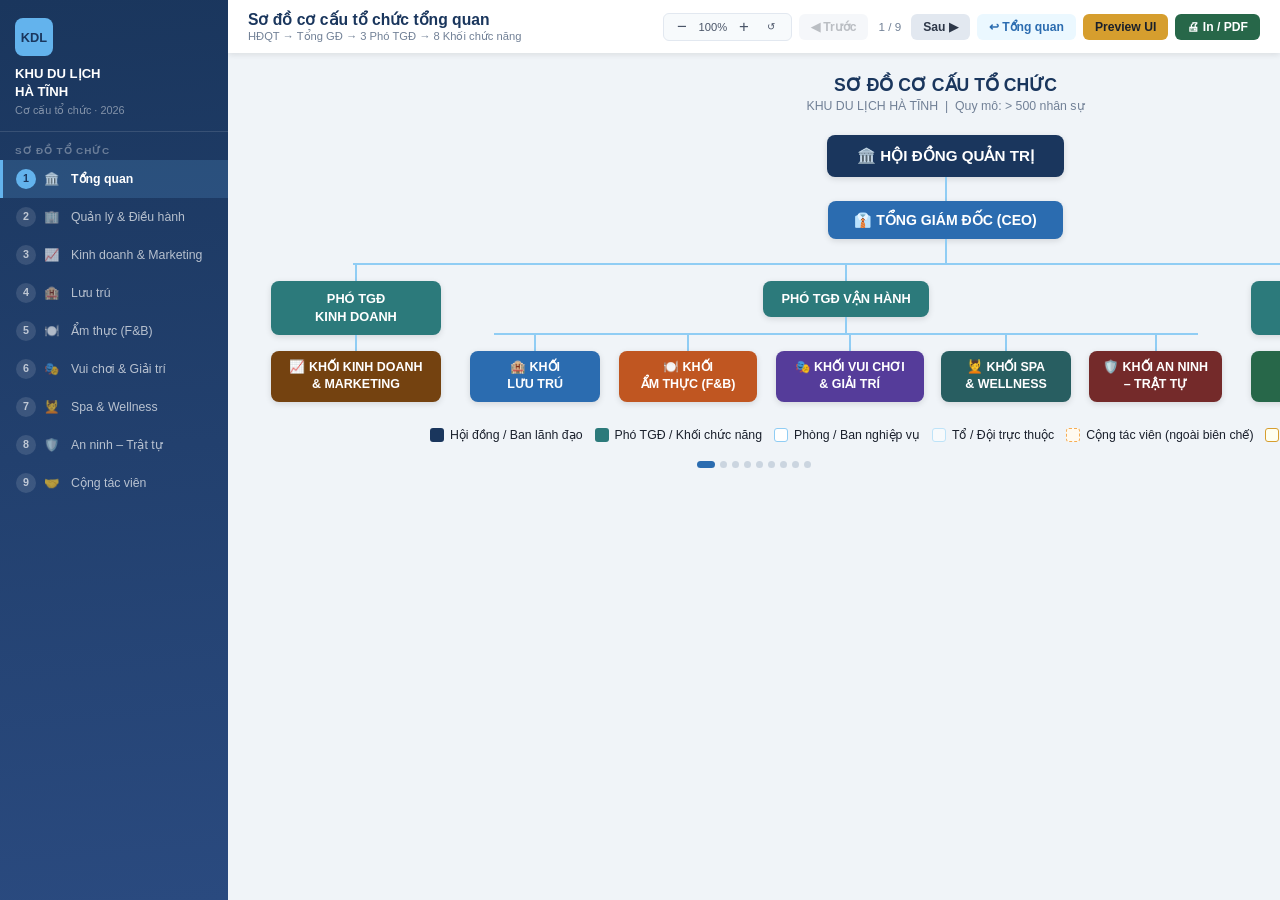
==== commit 1cbb0425: "feat: add mock data and UI components for KDL Hà Tĩnh management prototype - Implemented shared UI c" ====
--- a/charts_html/index.html
+++ b/charts_html/index.html
@@ -38,6 +38,8 @@
     .btn-nav:not(:disabled):hover{background:#cbd5e0}
     .btn-print{background:#276749;color:#fff}
     .btn-print:hover{background:#22543d}
+    .btn-preview{background:#d69e2e;color:#1a202c;text-decoration:none}
+    .btn-preview:hover{background:#f6ad55}
     .btn-home{background:#ebf8ff;color:#2b6cb0}
     .btn-home:hover{background:#bee3f8}
     .zoom-group{display:flex;align-items:center;gap:3px;background:#f7fafc;border:1px solid #e2e8f0;border-radius:6px;padding:2px 7px}
@@ -103,15 +105,51 @@
     .lvl-to[onclick]:hover{background:#dbeafe!important;transform:translateY(-2px);box-shadow:0 4px 10px rgba(43,108,176,.18)}
     .lvl-ctv-to[onclick]:hover{background:#fef3c7!important;transform:translateY(-2px);box-shadow:0 4px 10px rgba(246,173,85,.2)}
 
-    #detail-panel{position:fixed;top:0;right:-370px;width:340px;height:100vh;background:#fff;box-shadow:-4px 0 24px rgba(0,0,0,.18);z-index:9999;display:flex;flex-direction:column;transition:right .28s cubic-bezier(.4,0,.2,1);overflow:hidden}
+    #detail-panel{position:fixed;top:0;right:-510px;width:480px;height:100vh;background:#fff;box-shadow:-4px 0 24px rgba(0,0,0,.18);z-index:9999;display:flex;flex-direction:column;transition:right .28s cubic-bezier(.4,0,.2,1);overflow:hidden}
     #detail-panel.open{right:0}
     #dp-header{padding:16px 16px 12px;color:#fff;position:relative;flex-shrink:0}
     #dp-close{position:absolute;top:10px;right:12px;background:rgba(255,255,255,.22);border:none;color:#fff;width:26px;height:26px;border-radius:50%;font-size:1.1rem;cursor:pointer;display:flex;align-items:center;justify-content:center;line-height:1}
     #dp-close:hover{background:rgba(255,255,255,.4)}
     #dp-name{font-size:.95rem;font-weight:700;line-height:1.35;padding-right:30px}
     #dp-parent{font-size:.7rem;opacity:.8;margin-top:3px}
-    #dp-body{flex:1;overflow-y:auto;padding:14px 16px 20px}
+    #dp-tabs{display:flex;border-bottom:2px solid #e2e8f0;flex-shrink:0;background:#f7fafc}
+    .dp-tab{flex:1;padding:9px 2px;border:none;background:none;cursor:pointer;font-size:.7rem;font-weight:700;color:#718096;border-bottom:2px solid transparent;margin-bottom:-2px;transition:all .15s;letter-spacing:.03em}
+    .dp-tab.active{color:#2b6cb0;border-bottom-color:#2b6cb0;background:#fff}
+    .dp-tab:hover:not(.active){background:#edf2f7;color:#4a5568}
+    #dp-body{flex:1;overflow:hidden;position:relative}
+    .tab-pane{position:absolute;inset:0;overflow-y:auto;padding:14px 16px 20px;display:none}
+    .tab-pane.active{display:block}
+    .tab-empty{text-align:center;color:#a0aec0;padding:40px 16px;font-size:.8rem;line-height:1.7}
     .dp-section{margin-bottom:14px}
+    details.fr-bucket{margin-bottom:10px;border:1px solid #e2e8f0;border-radius:6px;overflow:hidden}
+    details.fr-bucket summary.fr-bucket-head{font-size:.65rem;font-weight:700;letter-spacing:.07em;text-transform:uppercase;color:#2d3748;background:#edf2f7;padding:6px 10px;cursor:pointer;list-style:none;display:flex;align-items:center;gap:6px}
+    details.fr-bucket summary.fr-bucket-head::before{content:'▶';font-size:.55rem;transition:transform .15s}
+    details.fr-bucket[open] summary.fr-bucket-head::before{transform:rotate(90deg)}
+    .fr-item{padding:7px 10px;border-bottom:1px solid #f0f4f8;font-size:.74rem;line-height:1.45}
+    .fr-item:last-child{border-bottom:none}
+    .fr-item-top{display:flex;align-items:center;gap:6px;margin-bottom:2px}
+    .fr-code{font-weight:700;color:#2b6cb0;white-space:nowrap;font-size:.68rem}
+    .fr-name{flex:1;color:#2d3748;font-weight:600}
+    .fr-desc{color:#4a5568;font-size:.7rem;margin-bottom:2px}
+    .fr-rules{color:#718096;font-size:.67rem;font-style:italic}
+    .fr-badge{font-size:.59rem;padding:2px 5px;border-radius:3px;font-weight:800;white-space:nowrap;flex-shrink:0;align-self:flex-start;margin-top:1px}
+    .badge-p1{background:#fed7d7;color:#9b2335}
+    .badge-p2{background:#feebc8;color:#7b341e}
+    .badge-p3{background:#e2e8f0;color:#4a5568}
+    .nfr-cat{margin-bottom:12px;border:1px solid #e2e8f0;border-radius:6px;overflow:hidden}
+    .nfr-cat-title{font-size:.63rem;font-weight:800;letter-spacing:.08em;text-transform:uppercase;color:#fff;background:#4a5568;padding:5px 10px}
+    .nfr-item{padding:6px 10px;border-bottom:1px solid #f0f4f8;font-size:.73rem}
+    .nfr-item:last-child{border-bottom:none}
+    .nfr-code{font-weight:700;color:#553c9a;font-size:.64rem}
+    .nfr-name{font-weight:600;color:#2d3748}
+    .nfr-target{color:#718096;font-size:.67rem;margin-top:2px}
+    .schema-mod{margin-bottom:14px}
+    .schema-mod-title{font-size:.65rem;font-weight:800;letter-spacing:.07em;text-transform:uppercase;background:#2b6cb0;color:#fff;padding:5px 10px;border-radius:4px;margin-bottom:6px}
+    .schema-entity{margin-bottom:6px;border:1px solid #bee3f8;border-radius:6px;overflow:hidden}
+    .schema-entity-name{font-size:.7rem;font-weight:700;color:#2b6cb0;background:#ebf8ff;padding:4px 10px}
+    .schema-cols{font-size:.65rem;color:#4a5568;padding:5px 10px 7px;display:flex;flex-wrap:wrap;gap:4px 8px}
+    .schema-col{background:#f7fafc;border:1px solid #e2e8f0;border-radius:3px;padding:1px 5px;font-family:monospace}
+    @media (max-width:900px){#detail-panel{width:min(480px,100vw);right:calc(-1*min(480px,100vw) - 10px)}}
     .dp-label{font-size:.62rem;font-weight:700;letter-spacing:.08em;text-transform:uppercase;color:#718096;margin-bottom:6px}
     .dp-leader{display:flex;align-items:center;gap:10px;background:#f7fafc;border-radius:8px;padding:10px 12px}
     .dp-avatar{width:34px;height:34px;border-radius:50%;display:flex;align-items:center;justify-content:center;font-size:1.1rem;flex-shrink:0}
@@ -149,34 +187,49 @@
     <div id="dp-name"></div>
     <div id="dp-parent"></div>
   </div>
+  <div id="dp-tabs">
+    <button class="dp-tab active" data-tab="ns" onclick="switchTab('ns',this)">👥 Nhân sự</button>
+    <button class="dp-tab" data-tab="fr" onclick="switchTab('fr',this)">📋 FR</button>
+    <button class="dp-tab" data-tab="nfr" onclick="switchTab('nfr',this)">⚙️ NFR</button>
+    <button class="dp-tab" data-tab="db" onclick="switchTab('db',this)">🗄️ Schema</button>
+  </div>
   <div id="dp-body">
-    <div class="dp-section" id="dp-sec-leader">
-      <div class="dp-label">Người đứng đầu</div>
-      <div class="dp-leader">
-        <div class="dp-avatar" id="dp-avatar">👤</div>
-        <div class="dp-leader-info">
-          <div class="dp-leader-title" id="dp-leader-title"></div>
-          <div class="dp-leader-count" id="dp-deputy"></div>
+    <!-- TAB: Nhân sự -->
+    <div id="tab-ns" class="tab-pane active">
+      <div class="dp-section" id="dp-sec-leader">
+        <div class="dp-label">Người đứng đầu</div>
+        <div class="dp-leader">
+          <div class="dp-avatar" id="dp-avatar">👤</div>
+          <div class="dp-leader-info">
+            <div class="dp-leader-title" id="dp-leader-title"></div>
+            <div class="dp-leader-count" id="dp-deputy"></div>
+          </div>
         </div>
       </div>
+      <div class="dp-section">
+        <div class="dp-label">Ca làm việc</div>
+        <div class="dp-shift" id="dp-shift-badge"></div>
+        <div class="dp-shift-time" id="dp-shift-time"></div>
+      </div>
+      <div class="dp-section" id="dp-sec-roles">
+        <div class="dp-label">Cơ cấu nhân sự</div>
+        <div id="dp-roles"></div>
+      </div>
+      <div class="dp-total">
+        <span class="dp-total-label">Tổng quân số</span>
+        <span class="dp-total-num" id="dp-total"></span>
+      </div>
+      <div class="dp-section" id="dp-note-wrap" style="margin-top:12px;display:none">
+        <div class="dp-label">Ghi chú</div>
+        <div id="dp-note" style="font-size:.74rem;color:#718096;line-height:1.55"></div>
+      </div>
     </div>
-    <div class="dp-section">
-      <div class="dp-label">Ca làm việc</div>
-      <div class="dp-shift" id="dp-shift-badge"></div>
-      <div class="dp-shift-time" id="dp-shift-time"></div>
-    </div>
-    <div class="dp-section" id="dp-sec-roles">
-      <div class="dp-label">Cơ cấu nhân sự</div>
-      <div id="dp-roles"></div>
-    </div>
-    <div class="dp-total">
-      <span class="dp-total-label">Tổng quân số</span>
-      <span class="dp-total-num" id="dp-total"></span>
-    </div>
-    <div class="dp-section" id="dp-note-wrap" style="margin-top:12px;display:none">
-      <div class="dp-label">Ghi chú</div>
-      <div id="dp-note" style="font-size:.74rem;color:#718096;line-height:1.55"></div>
-    </div>
+    <!-- TAB: FR -->
+    <div id="tab-fr" class="tab-pane"></div>
+    <!-- TAB: NFR -->
+    <div id="tab-nfr" class="tab-pane"></div>
+    <!-- TAB: Schema DB -->
+    <div id="tab-db" class="tab-pane"></div>
   </div>
 </div>
 
@@ -210,6 +263,7 @@
       <span   class="counter"       id="counter">1 / 9</span>
       <button class="btn btn-nav"   id="btn-next" onclick="nav(+1)">Sau ▶</button>
       <button class="btn btn-home"  onclick="goTo(0)">↩ Tổng quan</button>
+      <a class="btn btn-preview" href="../prototype/index.html">Preview UI</a>
       <button class="btn btn-print" onclick="window.print()">🖨 In / PDF</button>
     </div>
   </div>
@@ -787,19 +841,11 @@
   </div><!-- /content -->
 </div><!-- /main -->
 
+<script src="data/org-data.js"></script>
+<script src="data/reqs-data.js"></script>
+<script src="data/mapping-data.js"></script>
 <script>
 /* ─── DATA ─────────────────────────────────────────────────────────────── */
-const SLIDES = [
-  { nav:'Tổng quan',                icon:'🏛️', title:'Sơ đồ cơ cấu tổ chức tổng quan',         sub:'HĐQT → Tổng GĐ → 3 Phó TGĐ → 8 Khối chức năng' },
-  { nav:'Quản lý & Điều hành',     icon:'🏢', title:'Khối Quản lý & Điều hành',               sub:'Hành chính – Nhân sự · Tài chính – Kế toán · Pháp chế · IT' },
-  { nav:'Kinh doanh & Marketing',  icon:'📈', title:'Khối Kinh doanh & Marketing',             sub:'Sales · Marketing & PR · CRM · Đặt phòng & Revenue' },
-  { nav:'Lưu trú',                 icon:'🏨', title:'Khối Lưu trú',                            sub:'Lễ tân · Buồng phòng · Bảo trì kỹ thuật · Cảnh quan' },
-  { nav:'Ẩm thực (F&B)',           icon:'🍽️', title:'Khối Ẩm thực (F&B)',                      sub:'Nhà hàng · Đặc sản Hà Tĩnh · Bar-Café · Bếp trung tâm · Tiệc & Banquet' },
-  { nav:'Vui chơi & Giải trí',     icon:'🎭', title:'Khối Vui chơi & Giải trí',               sub:'Thể thao · Khu vui chơi · Sự kiện MICE · Đội Nghệ thuật Dân gian (đặc thù HT)' },
-  { nav:'Spa & Wellness',          icon:'💆', title:'Khối Spa & Wellness',                     sub:'Spa – Massage · Gym – Yoga · Hồ bơi · Chăm sóc sức khỏe' },
-  { nav:'An ninh – Trật tự',       icon:'🛡️', title:'Khối An ninh – Trật tự',                  sub:'Bảo vệ 24/7 · PCCC · Access Control · Camera giám sát' },
-  { nav:'Cộng tác viên',           icon:'🤝', title:'Khối Cộng tác viên',                      sub:'Nghệ nhân dân gian · HDV địa phương · Content Creator · CTV thời vụ & Chuyên gia' },
-];
 
 /* ─── STATE ──────────────────────────────────────────────────────────── */
 let cur=0, zl=1.0;
@@ -852,400 +898,8 @@
   document.getElementById('counter').textContent='1 / '+SLIDES.length;
 })();
 
-/* ─── TO_DATA ────────────────────────────────────────────────────────── */
-/* ca: {label, time}  roles: [{t,n}]  deputy: string|null */
-const TO_DATA = {
-  /* ─ KHỐI QUẢN LÝ & ĐIỀU HÀNH ─ */
-  'ql-tuyen-dung':{name:'Tổ Tuyển dụng',parent:'P. Hành chính – Nhân sự',color:'#276749',
-    leader:{title:'Tổ trưởng – Chuyên viên Tuyển dụng cấp cao',n:1},deputy:'Tổ phó (kiêm chuyên viên HRBP)',
-    ca:{label:'Hành chính',time:'07:30 – 17:00 · Thứ 2 – Thứ 7'},
-    roles:[{t:'Chuyên viên tuyển dụng',n:2},{t:'Nhân viên quản lý hồ sơ',n:1}],total:4},
-  'ql-luong-bhxh':{name:'Tổ Lương – BHXH – Phúc lợi',parent:'P. Hành chính – Nhân sự',color:'#276749',
-    leader:{title:'Tổ trưởng – Chuyên viên C&B cấp cao',n:1},deputy:null,
-    ca:{label:'Hành chính',time:'07:30 – 17:00 · Thứ 2 – Thứ 7'},
-    roles:[{t:'Chuyên viên lương & BHXH',n:2},{t:'Nhân viên phúc lợi',n:1}],total:4},
-  'ql-dao-tao':{name:'Tổ Đào tạo & Phát triển NS',parent:'P. Hành chính – Nhân sự',color:'#276749',
-    leader:{title:'Tổ trưởng – Chuyên viên L&D',n:1},deputy:null,
-    ca:{label:'Hành chính',time:'07:30 – 17:00 · Thứ 2 – Thứ 7'},
-    roles:[{t:'Chuyên viên đào tạo nội bộ',n:2},{t:'Nhân viên quản lý tài liệu',n:1}],total:4},
-  'ql-hanh-chinh':{name:'Tổ Hành chính – Văn thư',parent:'P. Hành chính – Nhân sự',color:'#276749',
-    leader:{title:'Tổ trưởng – Chánh văn phòng',n:1},deputy:null,
-    ca:{label:'Hành chính',time:'07:30 – 17:00 · Thứ 2 – Thứ 7'},
-    roles:[{t:'Nhân viên văn thư – lưu trữ',n:2},{t:'Lễ tân văn phòng',n:1},{t:'Tạp vụ văn phòng',n:1}],total:5},
-  'ql-ke-toan-th':{name:'Tổ Kế toán tổng hợp',parent:'P. Tài chính – Kế toán',color:'#276749',
-    leader:{title:'Tổ trưởng – Kế toán tổng hợp',n:1},deputy:null,
-    ca:{label:'Hành chính',time:'07:30 – 17:00 · Thứ 2 – Thứ 7'},
-    roles:[{t:'Kế toán tổng hợp',n:2},{t:'Nhân viên báo cáo tài chính',n:1}],total:4},
-  'ql-ke-toan-cp':{name:'Tổ Kế toán chi phí – Thu chi',parent:'P. Tài chính – Kế toán',color:'#276749',
-    leader:{title:'Tổ trưởng – Kế toán chi phí',n:1},deputy:null,
-    ca:{label:'Hành chính',time:'07:30 – 17:00 · Thứ 2 – Thứ 7'},
-    roles:[{t:'Kế toán chi phí',n:2},{t:'Kế toán thu – chi',n:1}],total:4},
-  'ql-ngan-quy':{name:'Tổ Ngân quỹ & Thanh toán',parent:'P. Tài chính – Kế toán',color:'#276749',
-    leader:{title:'Tổ trưởng – Thủ quỹ trưởng',n:1},deputy:null,
-    ca:{label:'Hành chính',time:'07:30 – 17:00 · Thứ 2 – Thứ 7'},
-    roles:[{t:'Thủ quỹ',n:2},{t:'Nhân viên thanh toán quốc tế',n:1}],total:4},
-  'ql-phap-che':{name:'Chuyên viên Pháp chế',parent:'P. Pháp chế – Tuân thủ',color:'#276749',
-    leader:{title:'Trưởng nhóm Pháp chế',n:1},deputy:null,
-    ca:{label:'Hành chính',time:'07:30 – 17:00 · Thứ 2 – Thứ 7'},
-    roles:[{t:'Chuyên viên pháp chế cao cấp',n:1},{t:'Chuyên viên pháp chế',n:1}],total:3},
-  'ql-kiem-soat':{name:'Chuyên viên Kiểm soát nội bộ',parent:'P. Pháp chế – Tuân thủ',color:'#276749',
-    leader:{title:'Trưởng nhóm Kiểm soát nội bộ',n:1},deputy:null,
-    ca:{label:'Hành chính',time:'07:30 – 17:00 · Thứ 2 – Thứ 7'},
-    roles:[{t:'Kiểm soát viên nội bộ',n:2}],total:3},
-  'ql-ha-tang':{name:'Tổ Hạ tầng & Hệ thống',parent:'P. Công nghệ thông tin',color:'#276749',
-    leader:{title:'Tổ trưởng – System Admin',n:1},deputy:null,
-    ca:{label:'Hành chính + trực',time:'Hành chính + trực on-call 24/7'},
-    roles:[{t:'PMO – Quản lý dự án IT (cấp Phòng)',n:1},{t:'Kỹ sư hạ tầng / mạng / server',n:3}],total:5,
-    note:'PMO là vị trí chung của cả P. CNTT, phối hợp cả 2 tổ. Không kiêm vận hành kỹ thuật.'},
-  'ql-phan-mem':{name:'Tổ Phần mềm & Dữ liệu (PMS/ERP)',parent:'P. Công nghệ thông tin',color:'#276749',
-    leader:{title:'Tổ trưởng – Lead Developer',n:1},deputy:'Tổ phó – Tech Lead / Architect',
-    ca:{label:'Hành chính',time:'07:30 – 17:00 · Thứ 2 – Thứ 7'},
-    roles:[{t:'Lập trình viên / Developer (PMS, ERP, App)',n:5},{t:'Chuyên viên dữ liệu / DBA',n:2}],total:8},
-
-  /* ─ KHỐI KINH DOANH & MARKETING ─ */
-  'kd-noi-dia':{name:'Tổ Kinh doanh nội địa',parent:'P. Kinh doanh – Bán hàng',color:'#744210',
-    leader:{title:'Tổ trưởng – Sales Manager nội địa',n:1},deputy:'Tổ phó (Sales Supervisor)',
-    ca:{label:'Hành chính',time:'07:30 – 17:00 · Thứ 2 – Thứ 7'},
-    roles:[{t:'Nhân viên kinh doanh nội địa',n:4},{t:'Nhân viên hỗ trợ bán hàng',n:1}],total:6},
-  'kd-quoc-te':{name:'Tổ Kinh doanh quốc tế & MICE',parent:'P. Kinh doanh – Bán hàng',color:'#744210',
-    leader:{title:'Tổ trưởng – International Sales Manager',n:1},deputy:null,
-    ca:{label:'Hành chính',time:'07:30 – 17:00 (linh hoạt múi giờ quốc tế)'},
-    roles:[{t:'Sales Executive quốc tế',n:2},{t:'Chuyên viên MICE',n:2}],total:5},
-  'kd-doi-tac':{name:'Tổ Đối tác – OTA – Đại lý',parent:'P. Kinh doanh – Bán hàng',color:'#744210',
-    leader:{title:'Tổ trưởng – Partnership Manager',n:1},deputy:null,
-    ca:{label:'Hành chính',time:'07:30 – 17:00 · Thứ 2 – Thứ 7'},
-    roles:[{t:'Chuyên viên OTA (Booking, Agoda…)',n:2},{t:'Nhân viên quản lý đại lý',n:1}],total:4},
-  'kd-noi-dung':{name:'Tổ Nội dung & Mạng xã hội',parent:'P. Marketing & Truyền thông',color:'#744210',
-    leader:{title:'Tổ trưởng – Content Manager',n:1},deputy:null,
-    ca:{label:'Hành chính',time:'07:30 – 17:00 · Thứ 2 – Thứ 7'},
-    roles:[{t:'Content Writer / Creator',n:2},{t:'Social Media Executive',n:2}],total:5},
-  'kd-thiet-ke':{name:'Tổ Thiết kế – Truyền thông',parent:'P. Marketing & Truyền thông',color:'#744210',
-    leader:{title:'Tổ trưởng – Creative Director',n:1},deputy:null,
-    ca:{label:'Hành chính',time:'07:30 – 17:00 · Thứ 2 – Thứ 7'},
-    roles:[{t:'Graphic Designer',n:2},{t:'Nhân viên sản xuất video',n:1}],total:4},
-  'kd-pr-sk':{name:'Tổ PR & Sự kiện quảng bá',parent:'P. Marketing & Truyền thông',color:'#744210',
-    leader:{title:'Tổ trưởng – PR & Event Manager',n:1},deputy:null,
-    ca:{label:'Theo lịch sự kiện',time:'Linh hoạt theo lịch sự kiện, cuối tuần'},
-    roles:[{t:'Chuyên viên PR & báo chí',n:2},{t:'Nhân viên tổ chức sự kiện',n:2}],total:5},
-  'kd-cham-soc':{name:'Tổ Chăm sóc khách hàng',parent:'P. Quan hệ khách hàng (CRM)',color:'#744210',
-    leader:{title:'Tổ trưởng – CRM Manager',n:1},deputy:null,
-    ca:{label:'2 phiên',time:'Phiên 1: 07:00–15:30 · Phiên 2: 13:30–22:00'},
-    roles:[{t:'Chuyên viên CSKH (hotline)',n:3},{t:'Nhân viên xử lý khiếu nại',n:1}],total:5},
-  'kd-loyalty':{name:'Tổ Khách hàng thân thiết (Loyalty)',parent:'P. Quan hệ khách hàng (CRM)',color:'#744210',
-    leader:{title:'Tổ trưởng – Loyalty Manager',n:1},deputy:null,
-    ca:{label:'Hành chính',time:'07:30 – 17:00 · Thứ 2 – Thứ 7'},
-    roles:[{t:'Chuyên viên loyalty & thẻ thành viên',n:2}],total:3},
-  'kd-revenue':{name:'Chuyên viên Revenue Manager',parent:'P. Đặt phòng & Revenue',color:'#744210',
-    leader:{title:'Revenue Manager',n:1},deputy:null,
-    ca:{label:'Hành chính',time:'07:30 – 17:00 · Thứ 2 – Thứ 7'},
-    roles:[{t:'Revenue Analyst',n:1}],total:2},
-  'kd-dat-phong':{name:'Tổ Đặt phòng (Reservation)',parent:'P. Đặt phòng & Revenue',color:'#744210',
-    leader:{title:'Tổ trưởng – Reservation Supervisor',n:1},deputy:null,
-    ca:{label:'2 phiên',time:'Phiên 1: 07:00–15:30 · Phiên 2: 13:30–22:00'},
-    roles:[{t:'Nhân viên đặt phòng',n:3},{t:'Nhân viên hỗ trợ online',n:1}],total:5},
-
-  /* ─ KHỐI LƯU TRÚ ─ */
-  'lt-reception':{name:'Tổ Lễ tân chính (Reception)',parent:'Ban Lễ tân (Front Office)',color:'#2b6cb0',
-    leader:{title:'Tổ trưởng – Front Office Supervisor',n:1},deputy:'Tổ phó ca (2 người)',
-    ca:{label:'3 ca liên tục',time:'Ca 1: 06:00–14:00 · Ca 2: 14:00–22:00 · Ca 3: 22:00–06:00'},
-    roles:[{t:'Lễ tân (Receptionist)',n:6},{t:'Nhân viên check-in / check-out',n:4}],total:11,
-    note:'Hoạt động 24/7, luôn có ít nhất 2 lễ tân mỗi ca'},
-  'lt-concierge':{name:'Tổ Concierge / Bell / Valet',parent:'Ban Lễ tân (Front Office)',color:'#2b6cb0',
-    leader:{title:'Tổ trưởng – Concierge Manager',n:1},deputy:null,
-    ca:{label:'2 phiên',time:'Phiên 1: 06:00–14:00 · Phiên 2: 14:00–22:00'},
-    roles:[{t:'Concierge',n:2},{t:'Bellman',n:2},{t:'Valet Parking',n:2}],total:7},
-  'lt-gro':{name:'Tổ Guest Relations (GRO)',parent:'Ban Lễ tân (Front Office)',color:'#2b6cb0',
-    leader:{title:'Tổ trưởng – Guest Relations Manager',n:1},deputy:null,
-    ca:{label:'Hành chính + trực',time:'Hành chính + trực cuối tuần theo lịch'},
-    roles:[{t:'Guest Relations Officer (GRO)',n:3}],total:4},
-  'lt-don-phong':{name:'Tổ Dọn phòng – Tầng',parent:'Ban Buồng phòng (Housekeeping)',color:'#2b6cb0',
-    leader:{title:'Tổ trưởng – Housekeeping Supervisor',n:1},deputy:'Tổ phó / Floor Supervisor',
-    ca:{label:'2 phiên',time:'Phiên sáng: 07:00–15:30 · Phiên chiều: 13:00–21:30'},
-    roles:[{t:'Nhân viên dọn phòng (Room Attendant)',n:12},{t:'Nhân viên phụ (House Man)',n:4}],total:18,
-    note:'Định mức: 1 nhân viên / 12–15 phòng / ca'},
-  'lt-laundry':{name:'Tổ Giặt là – Laundry',parent:'Ban Buồng phòng (Housekeeping)',color:'#2b6cb0',
-    leader:{title:'Tổ trưởng – Laundry Supervisor',n:1},deputy:null,
-    ca:{label:'2 phiên',time:'Phiên sáng: 06:00–14:00 · Phiên chiều: 14:00–22:00'},
-    roles:[{t:'Nhân viên giặt là',n:4},{t:'Nhân viên là đồ – đóng gói',n:2}],total:7},
-  'lt-kiem-phong':{name:'Tổ Kiểm phòng – Mini-bar',parent:'Ban Buồng phòng (Housekeeping)',color:'#2b6cb0',
-    leader:{title:'Tổ trưởng – Room Inspector',n:1},deputy:null,
-    ca:{label:'Hành chính',time:'08:00 – 18:00 · Thứ 2 – Chủ nhật'},
-    roles:[{t:'Kiểm phòng viên (Inspector)',n:2},{t:'Nhân viên mini-bar',n:2}],total:5},
-  'lt-dien':{name:'Tổ Điện – Điều hòa – Nước',parent:'Ban Bảo trì – Kỹ thuật',color:'#2b6cb0',
-    leader:{title:'Tổ trưởng – Kỹ sư trưởng M&E',n:1},deputy:'Tổ phó kỹ thuật',
-    ca:{label:'3 ca liên tục',time:'Ca 1: 06:00–14:00 · Ca 2: 14:00–22:00 · Ca 3: 22:00–06:00'},
-    roles:[{t:'Thợ điện – điều hòa',n:4},{t:'Thợ nước – vệ sinh công nghiệp',n:2}],total:8},
-  'lt-co-khi':{name:'Tổ Cơ khí – Xây dựng nhỏ',parent:'Ban Bảo trì – Kỹ thuật',color:'#2b6cb0',
-    leader:{title:'Tổ trưởng – Kỹ thuật viên cơ khí',n:1},deputy:null,
-    ca:{label:'Hành chính',time:'07:00 – 17:00 · Thứ 2 – Thứ 7'},
-    roles:[{t:'Thợ cơ khí',n:2},{t:'Thợ sơn – xây dựng nhỏ',n:2}],total:5},
-  'lt-pccc':{name:'Tổ Hệ thống PCCC',parent:'Ban Bảo trì – Kỹ thuật',color:'#2b6cb0',
-    leader:{title:'Tổ trưởng – Kỹ thuật viên PCCC',n:1},deputy:null,
-    ca:{label:'Hành chính + kiểm tra định kỳ',time:'07:00–17:00 + kiểm tra định kỳ theo quy trình'},
-    roles:[{t:'Kỹ thuật viên PCCC',n:2}],total:3},
-  'lt-cay-xanh':{name:'Tổ Cây xanh – Vườn hoa',parent:'Ban Cảnh quan – Môi trường',color:'#2b6cb0',
-    leader:{title:'Tổ trưởng – Giám sát cảnh quan',n:1},deputy:null,
-    ca:{label:'Hành chính',time:'06:00 – 15:30 · Thứ 2 – Chủ nhật'},
-    roles:[{t:'Công nhân cây xanh – vườn hoa',n:4},{t:'Nhân viên tưới tiêu – chăm sóc',n:2}],total:7},
-  'lt-ve-sinh':{name:'Tổ Vệ sinh môi trường',parent:'Ban Cảnh quan – Môi trường',color:'#2b6cb0',
-    leader:{title:'Tổ trưởng – Giám sát vệ sinh',n:1},deputy:null,
-    ca:{label:'2 phiên',time:'Phiên sáng: 05:30–13:30 · Phiên chiều: 13:00–21:00'},
-    roles:[{t:'Công nhân vệ sinh khu vực',n:6},{t:'Lái xe gom rác nội bộ',n:1}],total:8},
-
-  /* ─ KHỐI ẨM THỰC F&B ─ */
-  'fb-phuc-vu-ban':{name:'Tổ Phục vụ bàn (Waitstaff)',parent:'Nhà hàng chính (All-Day)',color:'#c05621',
-    leader:{title:'Tổ trưởng – Captain Waiter',n:1},deputy:'Tổ phó ca',
-    ca:{label:'3 ca liên tục',time:'Ca sáng: 06:00–14:30 · Ca chiều: 12:00–21:00 · Ca tối: 18:00–23:00'},
-    roles:[{t:'Nhân viên phục vụ bàn (Waiter)',n:8},{t:'Nhân viên hỗ trợ (Runner)',n:3}],total:12},
-  'fb-thu-ngan':{name:'Tổ Thu ngân – Order',parent:'Nhà hàng chính (All-Day)',color:'#c05621',
-    leader:{title:'Tổ trưởng – Thu ngân trưởng',n:1},deputy:null,
-    ca:{label:'2 phiên',time:'Phiên sáng: 06:30–15:00 · Phiên chiều: 14:00–23:00'},
-    roles:[{t:'Thu ngân',n:2},{t:'Nhân viên order / POS',n:2}],total:5},
-  'fb-bep-dac-san':{name:'Bếp đặc sản Hà Tĩnh',parent:'Nhà hàng đặc sản Hà Tĩnh',color:'#c05621',
-    leader:{title:'Tổ trưởng – Bếp trưởng đặc sản HT',n:1},deputy:'Phó bếp trưởng',
-    ca:{label:'2 phiên',time:'Phiên 1: 09:00–16:00 · Phiên 2: 15:00–22:30'},
-    roles:[{t:'Đầu bếp đặc sản Hà Tĩnh',n:3},{t:'Phụ bếp',n:2}],total:7,
-    note:'Chuyên các món: Kẹo cu đơ, cháo hàu, cá kho làng Trung Lương, bún bò Hà Tĩnh…'},
-  'fb-trinh-bay':{name:'Tổ Trình bày & Giới thiệu món',parent:'Nhà hàng đặc sản Hà Tĩnh',color:'#c05621',
-    leader:{title:'Tổ trưởng – Food Presenter',n:1},deputy:null,
-    ca:{label:'Theo bữa ăn',time:'Bữa trưa: 10:30–14:30 · Bữa tối: 17:30–22:00'},
-    roles:[{t:'Nhân viên trình bày – thuyết minh ẩm thực',n:2}],total:3},
-  'fb-bartender':{name:'Bartender – Barista',parent:'Bar – Café – Rooftop',color:'#c05621',
-    leader:{title:'Head Bartender / Head Barista',n:1},deputy:null,
-    ca:{label:'2 phiên',time:'Phiên 1: 07:00–15:00 · Phiên 2: 15:00–23:00'},
-    roles:[{t:'Bartender',n:2},{t:'Barista',n:2}],total:5},
-  'fb-bar-lounge':{name:'Phục vụ Bar – Lounge',parent:'Bar – Café – Rooftop',color:'#c05621',
-    leader:{title:'Tổ trưởng – Bar Supervisor',n:1},deputy:null,
-    ca:{label:'2 phiên',time:'Phiên 1: 07:00–15:30 · Phiên 2: 15:00–23:00'},
-    roles:[{t:'Nhân viên phục vụ bar',n:3},{t:'Nhân viên rooftop',n:2}],total:6},
-  'fb-bep-nong':{name:'Tổ Bếp nóng (Hot Kitchen)',parent:'Bếp trung tâm & Pastry',color:'#c05621',
-    leader:{title:'Bếp trưởng bếp nóng',n:1},deputy:'Phó bếp trưởng',
-    ca:{label:'3 ca liên tục',time:'Ca 1: 05:30–13:30 · Ca 2: 11:30–20:00 · Ca 3: 18:00–02:00'},
-    roles:[{t:'Đầu bếp chính (Chef de Partie)',n:3},{t:'Phụ bếp (Commis)',n:4}],total:9},
-  'fb-bep-nguoi':{name:'Tổ Bếp nguội (Cold Kitchen)',parent:'Bếp trung tâm & Pastry',color:'#c05621',
-    leader:{title:'Bếp trưởng bếp nguội (Garde Manger)',n:1},deputy:null,
-    ca:{label:'2 phiên',time:'Ca 1: 06:00–14:00 · Ca 2: 13:00–21:00'},
-    roles:[{t:'Đầu bếp bếp nguội',n:2},{t:'Phụ bếp',n:2}],total:5},
-  'fb-pastry':{name:'Tổ Bánh – Pastry & Bakery',parent:'Bếp trung tâm & Pastry',color:'#c05621',
-    leader:{title:'Bếp trưởng Pastry',n:1},deputy:null,
-    ca:{label:'Hành chính + sáng sớm',time:'04:30–12:30 (bánh sáng) + 12:00–20:00 (bánh chiều)'},
-    roles:[{t:'Thợ làm bánh (Pastry Chef)',n:2},{t:'Thợ bánh mì (Baker)',n:1},{t:'Phụ bếp',n:1}],total:5},
-  'fb-kho':{name:'Tổ Kho nguyên liệu',parent:'Bếp trung tâm & Pastry',color:'#c05621',
-    leader:{title:'Tổ trưởng – Thủ kho trưởng',n:1},deputy:null,
-    ca:{label:'Hành chính',time:'06:30 – 17:00 · Thứ 2 – Chủ nhật'},
-    roles:[{t:'Nhân viên kho – kiểm hàng',n:2},{t:'Nhân viên vận chuyển nội bộ',n:1}],total:4},
-  'fb-setup-tiec':{name:'Tổ Setup tiệc – Décor bàn',parent:'Tổ Tiệc & Banquet',color:'#c05621',
-    leader:{title:'Tổ trưởng – Banquet Setup Supervisor',n:1},deputy:null,
-    ca:{label:'Theo lịch sự kiện',time:'Linh hoạt theo lịch tiệc & sự kiện'},
-    roles:[{t:'Nhân viên setup bàn ghế',n:4},{t:'Nhân viên décor – trang trí',n:2}],total:7},
-  'fb-banquet':{name:'Tổ Phục vụ sự kiện – Banquet',parent:'Tổ Tiệc & Banquet',color:'#c05621',
-    leader:{title:'Tổ trưởng – Banquet Captain',n:1},deputy:'Tổ phó ca',
-    ca:{label:'Theo lịch sự kiện',time:'Linh hoạt – tăng ca cuối tuần & lễ hội'},
-    roles:[{t:'Nhân viên phục vụ tiệc',n:8},{t:'Nhân viên thu dọn',n:3}],total:12},
-
-  /* ─ KHỐI VUI CHƠI & GIẢI TRÍ ─ */
-  'vg-tt-nuoc':{name:'Tổ Thể thao dưới nước',parent:'Trung tâm Thể thao – Outdoor',color:'#553c9a',
-    leader:{title:'Tổ trưởng – HLV thể thao dưới nước',n:1},deputy:null,
-    ca:{label:'2 phiên',time:'Phiên 1: 07:00–14:00 · Phiên 2: 14:00–19:00'},
-    roles:[{t:'HLV bơi lội / lặn',n:2},{t:'Cứu hộ dưới nước',n:2},{t:'Nhân viên cho thuê thiết bị',n:1}],total:6},
-  'vg-tt-bo':{name:'Tổ Thể thao trên bờ',parent:'Trung tâm Thể thao – Outdoor',color:'#553c9a',
-    leader:{title:'Tổ trưởng – Thể thao trên bờ',n:1},deputy:null,
-    ca:{label:'Hành chính',time:'07:00 – 18:00 · Thứ 2 – Chủ nhật'},
-    roles:[{t:'Nhân viên sân Tennis',n:2},{t:'Nhân viên Golf mini',n:2},{t:'Nhân viên xe đạp & outdoor',n:1}],total:6},
-  'vg-hlv':{name:'Tổ HLV – Hướng dẫn thể thao',parent:'Trung tâm Thể thao – Outdoor',color:'#553c9a',
-    leader:{title:'Tổ trưởng – Sports Coordinator',n:1},deputy:null,
-    ca:{label:'Theo lịch',time:'Linh hoạt theo booking khách'},
-    roles:[{t:'HLV thể thao đa năng',n:3}],total:4},
-  'vg-tro-choi':{name:'Tổ Vận hành trò chơi – Khu trẻ em',parent:'Khu Vui chơi – Công viên',color:'#553c9a',
-    leader:{title:'Tổ trưởng – Vui chơi Supervisor',n:1},deputy:null,
-    ca:{label:'2 phiên',time:'Phiên 1: 08:00–15:00 · Phiên 2: 14:00–21:00'},
-    roles:[{t:'Nhân viên vận hành trò chơi',n:4},{t:'Nhân viên khu trẻ em',n:2}],total:7},
-  'vg-an-toan':{name:'Tổ An toàn khu vui chơi',parent:'Khu Vui chơi – Công viên',color:'#553c9a',
-    leader:{title:'Tổ trưởng – Safety Officer khu vui chơi',n:1},deputy:null,
-    ca:{label:'2 phiên',time:'Phiên 1: 08:00–15:00 · Phiên 2: 14:00–22:00'},
-    roles:[{t:'Nhân viên an toàn – tuần tra',n:3}],total:4},
-  'vg-ke-hoach':{name:'Tổ Kế hoạch & Điều phối sự kiện',parent:'Tổ chức Sự kiện & MICE',color:'#553c9a',
-    leader:{title:'Tổ trưởng – Event Manager',n:1},deputy:null,
-    ca:{label:'Hành chính + sự kiện',time:'Hành chính + linh hoạt theo lịch sự kiện'},
-    roles:[{t:'Chuyên viên lập kế hoạch sự kiện',n:2},{t:'Nhân viên điều phối',n:1}],total:4},
-  'vg-am-thanh':{name:'Tổ Âm thanh – Ánh sáng – Sân khấu',parent:'Tổ chức Sự kiện & MICE',color:'#553c9a',
-    leader:{title:'Tổ trưởng – Technical Director sự kiện',n:1},deputy:null,
-    ca:{label:'Theo lịch sự kiện',time:'Linh hoạt – trực sự kiện tối & cuối tuần'},
-    roles:[{t:'Kỹ thuật viên âm thanh',n:2},{t:'Kỹ thuật viên ánh sáng',n:2},{t:'Nhân viên sân khấu',n:1}],total:6},
-  'vg-le-tan-sk':{name:'Tổ Lễ tân sự kiện – MC',parent:'Tổ chức Sự kiện & MICE',color:'#553c9a',
-    leader:{title:'Tổ trưởng – Event Coordinator',n:1},deputy:null,
-    ca:{label:'Theo lịch sự kiện',time:'Linh hoạt theo lịch sự kiện'},
-    roles:[{t:'Lễ tân sự kiện (Event Host)',n:3},{t:'MC chuyên nghiệp (hợp đồng)',n:2}],total:6},
-  'vg-hat-vi-dam':{name:'Hát Ví Dặm Nghệ Tĩnh (UNESCO)',parent:'Đội Nghệ thuật Dân gian',color:'#553c9a',
-    leader:{title:'Nghệ nhân trưởng – Hát Ví Dặm',n:1},deputy:'Nghệ nhân đầu đàn',
-    ca:{label:'Theo lịch biểu diễn',time:'Biểu diễn tối: 19:30–21:00 · Sự kiện đặc biệt theo lịch'},
-    roles:[{t:'Nghệ nhân hát Ví Dặm',n:6},{t:'Nhạc công đệm',n:3}],total:10,
-    note:'Di sản văn hóa phi vật thể UNESCO 2014. Biểu diễn thường xuyên phục vụ du khách.'},
-  'vg-mua-dan-gian':{name:'Múa dân gian – Nhạc cụ truyền thống',parent:'Đội Nghệ thuật Dân gian',color:'#553c9a',
-    leader:{title:'Trưởng đội múa – Biên đạo',n:1},deputy:null,
-    ca:{label:'Theo lịch biểu diễn',time:'Biểu diễn tối: 20:00–21:30 · Sáng cuối tuần: 09:00–10:30'},
-    roles:[{t:'Vũ công múa dân gian',n:6},{t:'Nhạc công nhạc cụ dân tộc',n:4}],total:11},
-  'vg-bieu-dien':{name:'Biểu diễn lễ hội – Tái hiện văn hóa',parent:'Đội Nghệ thuật Dân gian',color:'#553c9a',
-    leader:{title:'Trưởng đội – Giám đốc nghệ thuật',n:1},deputy:null,
-    ca:{label:'Theo lịch lễ hội',time:'Tập trung dịp lễ hội lớn: Tết, 2/9, 30/4…'},
-    roles:[{t:'Diễn viên tái hiện văn hóa',n:5},{t:'Hỗ trợ dàn dựng',n:2}],total:8},
-  'vg-phuc-trang':{name:'Tổ Phục trang – Đạo cụ dân gian',parent:'Đội Nghệ thuật Dân gian',color:'#553c9a',
-    leader:{title:'Tổ trưởng – Giám sát phục trang',n:1},deputy:null,
-    ca:{label:'Hành chính',time:'07:30 – 17:00 · Thứ 2 – Thứ 7'},
-    roles:[{t:'Nhân viên quản lý phục trang',n:2},{t:'Thợ may – sửa phục trang',n:1}],total:4},
-
-  /* ─ KHỐI SPA & WELLNESS ─ */
-  'sw-massage':{name:'Tổ Massage trị liệu – Thư giãn',parent:'Spa – Massage – Trị liệu',color:'#285e61',
-    leader:{title:'Tổ trưởng – Spa Supervisor Massage',n:1},deputy:null,
-    ca:{label:'2 phiên',time:'Phiên 1: 09:00–17:00 · Phiên 2: 14:00–22:00'},
-    roles:[{t:'Kỹ thuật viên massage (Therapist)',n:6},{t:'Nhân viên phòng thay đồ',n:1}],total:8},
-  'sw-cham-soc-da':{name:'Tổ Chăm sóc da – Beauty',parent:'Spa – Massage – Trị liệu',color:'#285e61',
-    leader:{title:'Tổ trưởng – Beauty Supervisor',n:1},deputy:null,
-    ca:{label:'2 phiên',time:'Phiên 1: 09:00–17:00 · Phiên 2: 14:00–21:30'},
-    roles:[{t:'Chuyên viên chăm sóc da (Esthetician)',n:4},{t:'Nhân viên nail – makeup',n:2}],total:7},
-  'sw-xong-hoi':{name:'Tổ Xông hơi – Tắm thảo dược',parent:'Spa – Massage – Trị liệu',color:'#285e61',
-    leader:{title:'Tổ trưởng – Wellness Therapist trưởng',n:1},deputy:null,
-    ca:{label:'2 phiên',time:'Phiên 1: 09:00–17:00 · Phiên 2: 14:00–22:00'},
-    roles:[{t:'Kỹ thuật viên xông hơi – thảo dược',n:3},{t:'Nhân viên pha chế thảo dược',n:1}],total:5,
-    note:'Sử dụng thảo dược địa phương Hà Tĩnh: lá ngải, gừng, quế chi…'},
-  'sw-le-tan-spa':{name:'Tổ Lễ tân & Tư vấn Spa',parent:'Spa – Massage – Trị liệu',color:'#285e61',
-    leader:{title:'Tổ trưởng – Spa Receptionist Supervisor',n:1},deputy:null,
-    ca:{label:'2 phiên',time:'Phiên 1: 08:30–17:00 · Phiên 2: 14:00–22:00'},
-    roles:[{t:'Lễ tân Spa',n:3},{t:'Tư vấn viên dịch vụ Spa',n:2}],total:6},
-  'sw-hlv-gym':{name:'Huấn luyện viên PT – Gym',parent:'Gym – Yoga – Fitness',color:'#285e61',
-    leader:{title:'HLV trưởng – Head Personal Trainer',n:1},deputy:null,
-    ca:{label:'2 phiên',time:'Phiên 1: 06:00–13:00 · Phiên 2: 14:00–21:00'},
-    roles:[{t:'Personal Trainer (PT)',n:3},{t:'Nhân viên lễ tân phòng tập',n:1}],total:5},
-  'sw-yoga':{name:'Giáo viên Yoga – Thiền',parent:'Gym – Yoga – Fitness',color:'#285e61',
-    leader:{title:'Giáo viên Yoga trưởng',n:1},deputy:null,
-    ca:{label:'Theo lớp học',time:'Sáng: 06:00–08:00 · Chiều: 17:00–19:00 · Cuối tuần linh hoạt'},
-    roles:[{t:'Giáo viên Yoga',n:2},{t:'Giáo viên Thiền / Mindfulness',n:1}],total:4},
-  'sw-van-hanh-gym':{name:'Tổ Vận hành thiết bị phòng tập',parent:'Gym – Yoga – Fitness',color:'#285e61',
-    leader:{title:'Tổ trưởng – Technician phòng tập',n:1},deputy:null,
-    ca:{label:'Hành chính',time:'07:00 – 17:00 · Thứ 2 – Chủ nhật'},
-    roles:[{t:'Kỹ thuật viên bảo trì thiết bị tập',n:2}],total:3},
-  'sw-cuu-ho':{name:'Tổ Cứu hộ – An toàn hồ bơi',parent:'Hồ bơi – Bãi biển',color:'#285e61',
-    leader:{title:'Tổ trưởng – Lifeguard Supervisor',n:1},deputy:null,
-    ca:{label:'3 ca liên tục',time:'Ca 1: 06:00–14:00 · Ca 2: 14:00–22:00 · Ca 3: trực đêm giám sát'},
-    roles:[{t:'Cứu hộ (Lifeguard)',n:4},{t:'Nhân viên an toàn hồ bơi',n:2}],total:7,
-    note:'Luôn có ít nhất 2 cứu hộ trực tại mỗi hồ khi hoạt động'},
-  'sw-beach':{name:'Tổ Phục vụ bãi biển (Beach service)',parent:'Hồ bơi – Bãi biển',color:'#285e61',
-    leader:{title:'Tổ trưởng – Beach Supervisor',n:1},deputy:null,
-    ca:{label:'2 phiên',time:'Phiên sáng: 07:00–14:00 · Phiên chiều: 13:00–19:30'},
-    roles:[{t:'Nhân viên beach service',n:3},{t:'Nhân viên cho thuê dụng cụ',n:2}],total:6},
-  'sw-ve-sinh-ho':{name:'Tổ Vệ sinh – Bảo trì hồ',parent:'Hồ bơi – Bãi biển',color:'#285e61',
-    leader:{title:'Tổ trưởng – Pool Maintenance',n:1},deputy:null,
-    ca:{label:'Hành chính + sáng sớm',time:'05:00–07:00 (vệ sinh sáng) + 07:00–15:00 (bảo trì)'},
-    roles:[{t:'Kỹ thuật viên bảo trì hồ bơi',n:2},{t:'Nhân viên vệ sinh bể',n:2}],total:5},
-  'sw-y-ta':{name:'Y tá – Chuyên viên sơ cứu',parent:'Dịch vụ Chăm sóc sức khỏe',color:'#285e61',
-    leader:{title:'Y sĩ / Y tá trưởng',n:1},deputy:null,
-    ca:{label:'2 phiên',time:'Ca sáng: 07:00–15:00 · Ca chiều: 14:00–22:00'},
-    roles:[{t:'Y tá / Điều dưỡng',n:2},{t:'Nhân viên tủ thuốc – sơ cứu',n:1}],total:4},
-  'sw-dinh-duong':{name:'Tư vấn dinh dưỡng & sức khỏe',parent:'Dịch vụ Chăm sóc sức khỏe',color:'#285e61',
-    leader:{title:'Chuyên viên dinh dưỡng trưởng',n:1},deputy:null,
-    ca:{label:'Hành chính',time:'08:00 – 17:00 · Thứ 2 – Thứ 7 (tư vấn theo lịch hẹn)'},
-    roles:[{t:'Chuyên viên tư vấn dinh dưỡng',n:1},{t:'Chuyên viên sức khỏe tổng quát',n:1}],total:3},
-
-  /* ─ KHỐI AN NINH ─ */
-  'an-truc-ngay':{name:'Ca trực ngày – Đội tuần tra',parent:'Đội Bảo vệ – An ninh 24/7',color:'#742a2a',
-    leader:{title:'Tổ trưởng ca ngày – Trưởng bảo vệ',n:1},deputy:'Tổ phó ca ngày',
-    ca:{label:'3 ca liên tục',time:'Ca ngày: 06:00–14:00 · Ca chiều: 14:00–22:00 · Ca đêm: 22:00–06:00'},
-    roles:[{t:'Bảo vệ tuần tra (mỗi ca)',n:4},{t:'Bảo vệ chốt cổng',n:2}],total:18,
-    note:'Tổng 3 ca × 6 người = 18 vị trí (3 ca luân phiên). Tổ trưởng chịu trách nhiệm toàn ca ngày.'},
-  'an-truc-dem':{name:'Ca trực đêm – Đội ứng trực',parent:'Đội Bảo vệ – An ninh 24/7',color:'#742a2a',
-    leader:{title:'Tổ trưởng ca đêm – Bảo vệ trưởng',n:1},deputy:null,
-    ca:{label:'Ca đêm liên tục',time:'22:00 – 06:00 · 365 ngày'},
-    roles:[{t:'Bảo vệ ứng trực đêm',n:4},{t:'Bảo vệ tuần tra đêm',n:2}],total:7},
-  'an-vip':{name:'Bảo vệ chuyên trách khu VIP',parent:'Đội Bảo vệ – An ninh 24/7',color:'#742a2a',
-    leader:{title:'Tổ trưởng – VIP Security Officer',n:1},deputy:null,
-    ca:{label:'2 phiên',time:'Phiên 1: 08:00–20:00 · Phiên 2: 20:00–08:00'},
-    roles:[{t:'Bảo vệ khu VIP',n:4}],total:5},
-  'an-pccc':{name:'Đội PCCC – Chữa cháy',parent:'PCCC – An toàn lao động',color:'#742a2a',
-    leader:{title:'Đội trưởng PCCC',n:1},deputy:'Đội phó PCCC',
-    ca:{label:'3 ca liên tục',time:'Trực 24/7 · Ca 8 tiếng luân phiên'},
-    roles:[{t:'Lính cứu hỏa (Firefighter)',n:6},{t:'Nhân viên vận hành xe PCCC',n:2}],total:10,
-    note:'Tuân thủ Nghị định 136/2020/NĐ-CP. Diễn tập PCCC định kỳ hàng quý.'},
-  'an-hse':{name:'Chuyên viên An toàn lao động (HSE)',parent:'PCCC – An toàn lao động',color:'#742a2a',
-    leader:{title:'Chuyên viên HSE cao cấp',n:1},deputy:null,
-    ca:{label:'Hành chính',time:'07:30 – 17:00 · Thứ 2 – Thứ 7'},
-    roles:[{t:'Chuyên viên an toàn lao động',n:2}],total:3},
-  'an-kiem-tra-pccc':{name:'Tổ kiểm tra định kỳ thiết bị PCCC',parent:'PCCC – An toàn lao động',color:'#742a2a',
-    leader:{title:'Tổ trưởng – Kỹ thuật viên PCCC',n:1},deputy:null,
-    ca:{label:'Hành chính + định kỳ',time:'07:00–16:00 · Kiểm tra hệ thống theo lịch hàng tháng'},
-    roles:[{t:'Kỹ thuật viên kiểm tra thiết bị',n:2}],total:3},
-  'an-cong-chinh':{name:'Tổ Kiểm soát cổng chính – Bãi xe',parent:'Kiểm soát ra vào (Access Control)',color:'#742a2a',
-    leader:{title:'Tổ trưởng – Giám sát cổng chính',n:1},deputy:null,
-    ca:{label:'3 ca liên tục',time:'Ca 1: 06:00–14:00 · Ca 2: 14:00–22:00 · Ca 3: 22:00–06:00'},
-    roles:[{t:'Nhân viên kiểm soát cổng',n:3},{t:'Nhân viên bãi xe',n:2}],total:6},
-  'an-the-tu':{name:'Tổ Thẻ từ – Hệ thống khóa phòng',parent:'Kiểm soát ra vào (Access Control)',color:'#742a2a',
-    leader:{title:'Tổ trưởng – Key Card Technician',n:1},deputy:null,
-    ca:{label:'Hành chính + trực',time:'08:00–17:00 + on-call 24/7'},
-    roles:[{t:'Kỹ thuật viên thẻ từ',n:2}],total:3},
-  'an-cctv':{name:'Tổ Vận hành phòng điều khiển (CCTV)',parent:'Camera & Hệ thống giám sát',color:'#742a2a',
-    leader:{title:'Tổ trưởng – Control Room Supervisor',n:1},deputy:'Tổ phó ca',
-    ca:{label:'3 ca liên tục',time:'Ca 1: 06:00–14:00 · Ca 2: 14:00–22:00 · Ca 3: 22:00–06:00'},
-    roles:[{t:'Điều hành viên CCTV (mỗi ca)',n:2},{t:'Kỹ thuật viên camera',n:1}],total:9,
-    note:'Giám sát toàn bộ hệ thống camera 24/7. Lưu trữ hình ảnh tối thiểu 30 ngày.'},
-  'an-ky-thuat':{name:'Kỹ thuật viên hệ thống an ninh',parent:'Camera & Hệ thống giám sát',color:'#742a2a',
-    leader:{title:'Trưởng kỹ thuật an ninh',n:1},deputy:null,
-    ca:{label:'Hành chính + on-call',time:'08:00–17:00 + on-call khi sự cố'},
-    roles:[{t:'Kỹ thuật viên hệ thống an ninh điện tử',n:2}],total:3},
-
-  /* ─ KHỐI CỘNG TÁC VIÊN ─ */
-  'ctv-hat-vi-dam':{name:'Nghệ nhân Hát Ví Dặm – Hát chèo',parent:'Nghệ nhân & Biểu diễn dân gian',color:'#744210',
-    leader:{title:'Nghệ nhân nhân dân / Trưởng nhóm',n:1},deputy:null,
-    ca:{label:'Theo hợp đồng biểu diễn',time:'Theo lịch ký kết – thường tối cuối tuần & lễ hội'},
-    roles:[{t:'Nghệ nhân Hát Ví Dặm',n:4},{t:'Nghệ nhân Hát chèo',n:3}],total:8,
-    note:'Hợp đồng CTV theo mùa hoặc theo buổi. Ưu tiên nghệ nhân có danh hiệu của tỉnh Hà Tĩnh.'},
-  'ctv-nhac-cu':{name:'Nghệ nhân nhạc cụ dân tộc',parent:'Nghệ nhân & Biểu diễn dân gian',color:'#744210',
-    leader:{title:'Nhạc trưởng – Nhạc công trưởng nhóm',n:1},deputy:null,
-    ca:{label:'Theo hợp đồng',time:'Theo lịch biểu diễn'},
-    roles:[{t:'Nhạc công đàn bầu – đàn tranh',n:2},{t:'Nhạc công đàn nhị – sáo trúc',n:2},{t:'Nhạc công trống – phách',n:1}],total:6},
-  'ctv-thu-cong':{name:'Nghệ nhân thủ công – Làng nghề HT',parent:'Nghệ nhân & Biểu diễn dân gian',color:'#744210',
-    leader:{title:'Nghệ nhân trưởng – Giám đốc sáng tạo thủ công',n:1},deputy:null,
-    ca:{label:'Theo hợp đồng triển lãm',time:'Thứ 7, Chủ nhật & dịp lễ hội'},
-    roles:[{t:'Nghệ nhân dệt vải – nón lá',n:2},{t:'Nghệ nhân gốm – mây tre đan',n:2},{t:'Nghệ nhân tranh dân gian',n:1}],total:6,
-    note:'Đại diện làng nghề truyền thống Hà Tĩnh: Mây tre Thạch Lưu, nón lá làng Tân Hoa…'},
-  'ctv-hdv':{name:'HDV du lịch có chứng chỉ',parent:'Hướng dẫn viên – Tour địa phương',color:'#744210',
-    leader:{title:'HDV trưởng – Tour Leader',n:1},deputy:null,
-    ca:{label:'Theo tour',time:'Theo lịch tour đặt trước'},
-    roles:[{t:'HDV nội địa có chứng chỉ',n:5},{t:'HDV quốc tế (tiếng Anh, Hàn, Trung)',n:2}],total:8},
-  'ctv-tai-xe':{name:'Tài xế – Xe đưa đón địa phương',parent:'Hướng dẫn viên – Tour địa phương',color:'#744210',
-    leader:{title:'Tài xế trưởng – điều phối xe',n:1},deputy:null,
-    ca:{label:'Theo lịch đặt xe',time:'Linh hoạt theo nhu cầu khách'},
-    roles:[{t:'Tài xế xe 4–7 chỗ',n:4},{t:'Tài xế xe 16–29 chỗ',n:3}],total:8},
-  'ctv-thuyet-minh':{name:'Thuyết minh viên văn hóa – lịch sử',parent:'Hướng dẫn viên – Tour địa phương',color:'#744210',
-    leader:{title:'Thuyết minh viên cấp cao',n:1},deputy:null,
-    ca:{label:'Theo lịch tham quan',time:'Theo lịch tour – ưu tiên cuối tuần'},
-    roles:[{t:'Thuyết minh viên văn hóa Hà Tĩnh',n:3},{t:'Thuyết minh viên tiếng Anh',n:1}],total:5,
-    note:'Am hiểu văn hóa, lịch sử Hà Tĩnh: Đại thi hào Nguyễn Du, Hải Thượng Lãn Ông, Ngã ba Đồng Lộc…'},
-  'ctv-nhiep-anh':{name:'Nhiếp ảnh gia – Quay phim',parent:'Sáng tạo nội dung – Truyền thông',color:'#744210',
-    leader:{title:'Nhiếp ảnh gia trưởng / Creative Director ảnh',n:1},deputy:null,
-    ca:{label:'Theo hợp đồng dự án',time:'Theo lịch chụp hình / sự kiện'},
-    roles:[{t:'Nhiếp ảnh gia sự kiện – phong cảnh',n:2},{t:'Quay phim / Videographer',n:1}],total:4},
-  'ctv-content':{name:'Content Creator – Influencer địa phương',parent:'Sáng tạo nội dung – Truyền thông',color:'#744210',
-    leader:{title:'Content Lead – KOL Coordinator',n:1},deputy:null,
-    ca:{label:'Theo hợp đồng',time:'Linh hoạt theo kế hoạch content'},
-    roles:[{t:'Content Creator / KOL địa phương',n:3},{t:'Micro-influencer Hà Tĩnh',n:2}],total:6},
-  'ctv-bien-tap':{name:'Biên tập viên – Copywriter',parent:'Sáng tạo nội dung – Truyền thông',color:'#744210',
-    leader:{title:'Biên tập viên trưởng',n:1},deputy:null,
-    ca:{label:'Theo hợp đồng',time:'Làm việc từ xa theo deadline'},
-    roles:[{t:'Copywriter / Biên tập viên',n:2}],total:3},
-  'ctv-le-hoi':{name:'CTV lễ hội – Phục vụ sự kiện thời vụ',parent:'CTV Thời vụ & Chuyên gia',color:'#744210',
-    leader:{title:'Điều phối viên CTV thời vụ',n:1},deputy:null,
-    ca:{label:'Theo mùa vụ / lễ hội',time:'Tập trung: Tết Nguyên Đán, 30/4–1/5, 2/9, hè'},
-    roles:[{t:'CTV phục vụ lễ hội',n:10},{t:'CTV bán hàng thời vụ',n:5}],total:16,
-    note:'Số lượng thay đổi theo mùa cao điểm. Tuyển dụng ngắn hạn theo từng sự kiện.'},
-  'ctv-chuyen-gia':{name:'Chuyên gia tư vấn (Ẩm thực, Spa, KD)',parent:'CTV Thời vụ & Chuyên gia',color:'#744210',
-    leader:{title:'Chuyên gia tư vấn cấp cao',n:1},deputy:null,
-    ca:{label:'Theo hợp đồng tư vấn',time:'Theo lịch tư vấn định kỳ hoặc dự án'},
-    roles:[{t:'Chuyên gia ẩm thực / Executive Chef tư vấn',n:1},{t:'Chuyên gia Spa quốc tế',n:1},{t:'Chuyên gia kinh doanh du lịch',n:1}],total:4},
-  'ctv-sinh-vien':{name:'CTV sinh viên – Thực tập sinh',parent:'CTV Thời vụ & Chuyên gia',color:'#744210',
-    leader:{title:'Mentor / Phụ trách thực tập',n:1},deputy:null,
-    ca:{label:'Hành chính / Thực tập',time:'Theo lịch thực tập của trường'},
-    roles:[{t:'Thực tập sinh ngành du lịch',n:5},{t:'Thực tập sinh ngành quản trị KS',n:3},{t:'CTV sinh viên bán thời gian',n:4}],total:13,
-    note:'Hợp tác với Đại học Hà Tĩnh, ĐH Vinh, Trường CĐ Du lịch Huế. Tối đa 20 thực tập sinh/đợt.'},
-};
+
+
 
 /* ─── PANEL FUNCTIONS ────────────────────────────────────────────────── */
 function showTo(key){
@@ -1278,6 +932,14 @@
   const noteWrap=document.getElementById('dp-note-wrap');
   if(d.note){noteWrap.style.display='';document.getElementById('dp-note').textContent=d.note;}
   else{noteWrap.style.display='none';}
+
+  // render new tabs
+  renderFR(key);
+  renderNFR(key);
+  renderSchema(key);
+
+  // reset to NS tab
+  switchTab('ns', document.querySelector('.dp-tab[data-tab="ns"]'));
 
   panel.classList.add('open');
   overlay.classList.add('open');
@@ -1288,6 +950,94 @@
 }
 document.addEventListener('keydown',e=>{if(e.key==='Escape')closePanel();});
 
+/* ─── TAB SWITCH ─────────────────────────────────────────────────────── */
+function switchTab(tabId, btnEl){
+  document.querySelectorAll('.tab-pane').forEach(p=>p.classList.remove('active'));
+  document.querySelectorAll('.dp-tab').forEach(b=>b.classList.remove('active'));
+  const pane=document.getElementById('tab-'+tabId);
+  if(pane) pane.classList.add('active');
+  if(btnEl) btnEl.classList.add('active');
+}
+
+/* ─── RENDER FR ──────────────────────────────────────────────────────── */
+function renderFR(key){
+  const pane=document.getElementById('tab-fr');
+  const prefixes=FR_MAP[key]||[];
+  if(!prefixes.length){pane.innerHTML='<p style="color:#888;padding:8px 0">Không có chức năng được ánh xạ cho bộ phận này.</p>';return;}
+
+  // group requirements by sub prefix
+  const buckets={};
+  prefixes.forEach(p=>buckets[p]=[]);
+  Object.values(REQS_DATA).forEach(r=>{
+    if(buckets.hasOwnProperty(r.sub)) buckets[r.sub].push(r);
+  });
+
+  const badgeClass={P1:'badge-p1',P2:'badge-p2',P3:'badge-p3'};
+  let html='';
+  prefixes.forEach(p=>{
+    const items=buckets[p];
+    if(!items.length) return;
+    items.sort((a,b)=>a.priority.localeCompare(b.priority));
+    html+=`<details class="fr-bucket" open><summary class="fr-bucket-head">${p} <span style="font-weight:400;font-size:.82em;color:#666">(${items.length})</span></summary>`;
+    const codeOf=r=>Object.keys(REQS_DATA).find(k=>REQS_DATA[k]===r)||'';
+    items.forEach(r=>{
+      html+=`<div class="fr-item">`
+          +`<div class="fr-item-top"><span class="fr-code">${codeOf(r)}</span>`
+          +`<span class="fr-badge ${badgeClass[r.priority]||''}">${r.priority}</span>`
+          +`<span class="fr-name">${r.name}</span></div>`
+          +`<div class="fr-desc">${r.desc}</div>`
+          +(r.rules?`<div class="fr-rules">📐 ${r.rules}</div>`:'')+`</div>`;
+    });
+    html+='</details>';
+  });
+  pane.innerHTML=html||'<p style="color:#888;padding:8px 0">Chưa có FR nào.</p>';
+}
+
+/* ─── RENDER NFR ─────────────────────────────────────────────────────── */
+function renderNFR(key){
+  const pane=document.getElementById('tab-nfr');
+  const prefixes=FR_MAP[key]||[];
+  // extract top-level module codes (first 2 chars before '-')
+  const mods=new Set(prefixes.map(p=>p.split('-')[0]));
+
+  const relevant=NFR_DATA.filter(n=>n.modules.includes('ALL')||n.modules.some(m=>mods.has(m)));
+  if(!relevant.length){pane.innerHTML='<p style="color:#888;padding:8px 0">Không có NFR liên quan.</p>';return;}
+
+  // group by category
+  const cats={};
+  relevant.forEach(n=>{if(!cats[n.cat])cats[n.cat]=[];cats[n.cat].push(n);});
+  const catLabel={PERF:'⚡ Hiệu năng',SEC:'🔒 Bảo mật',AVAIL:'🟢 Khả dụng',SCALE:'📈 Khả năng mở rộng',DATA:'🗄️ Dữ liệu',UX:'🎨 Trải nghiệm',INT:'🔗 Tích hợp',MNT:'🔧 Vận hành'};
+  let html='';
+  Object.keys(cats).forEach(cat=>{
+    html+=`<details class="nfr-cat" open><summary class="nfr-cat-title">${catLabel[cat]||cat}</summary>`;
+    cats[cat].forEach(n=>{
+      html+=`<div class="nfr-item"><span class="nfr-code">${n.code}</span><div class="nfr-name">${n.name}</div><div class="nfr-target">🎯 ${n.target}</div></div>`;
+    });
+    html+='</details>';
+  });
+  pane.innerHTML=html;
+}
+
+/* ─── RENDER SCHEMA ──────────────────────────────────────────────────── */
+function renderSchema(key){
+  const pane=document.getElementById('tab-db');
+  const prefixes=FR_MAP[key]||[];
+  const mods=[...new Set(prefixes.map(p=>p.split('-')[0]))].filter(m=>SCHEMA_DATA[m]);
+  if(!mods.length){pane.innerHTML='<p style="color:#888;padding:8px 0">Không có schema liên quan.</p>';return;}
+
+  let html='';
+  mods.forEach(mod=>{
+    html+=`<details class="schema-mod" open><summary class="schema-mod-title">Module ${mod}</summary>`;
+    SCHEMA_DATA[mod].forEach(e=>{
+      html+=`<div class="schema-entity"><div class="schema-entity-name">📋 ${e.entity}</div><div class="schema-cols">`
+          +e.cols.map(c=>`<span class="schema-col">${c}</span>`).join('')
+          +'</div></div>';
+    });
+    html+='</details>';
+  });
+  pane.innerHTML=html;
+}
+
 /* ─── KEYBOARD ───────────────────────────────────────────────────────── */
 document.addEventListener('keydown',e=>{
   if(e.key==='ArrowRight'||e.key==='ArrowDown') nav(+1);
